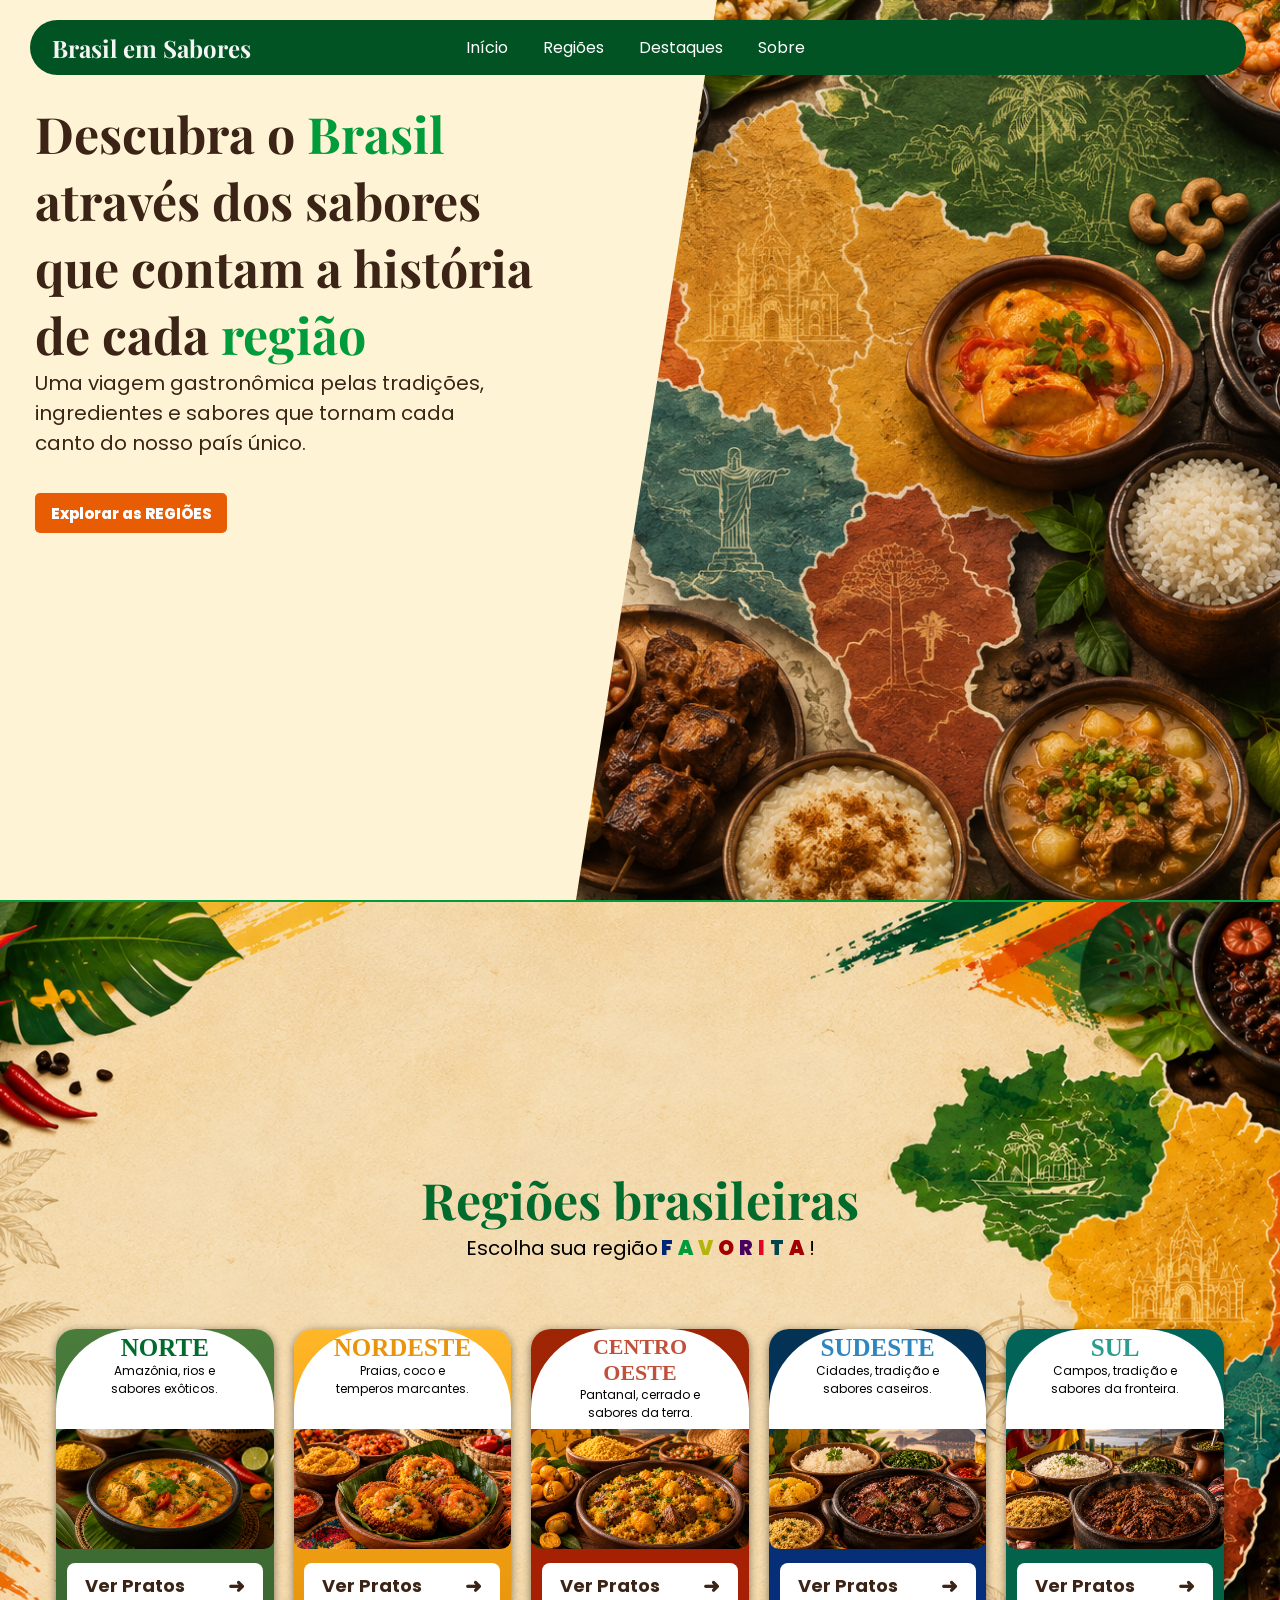
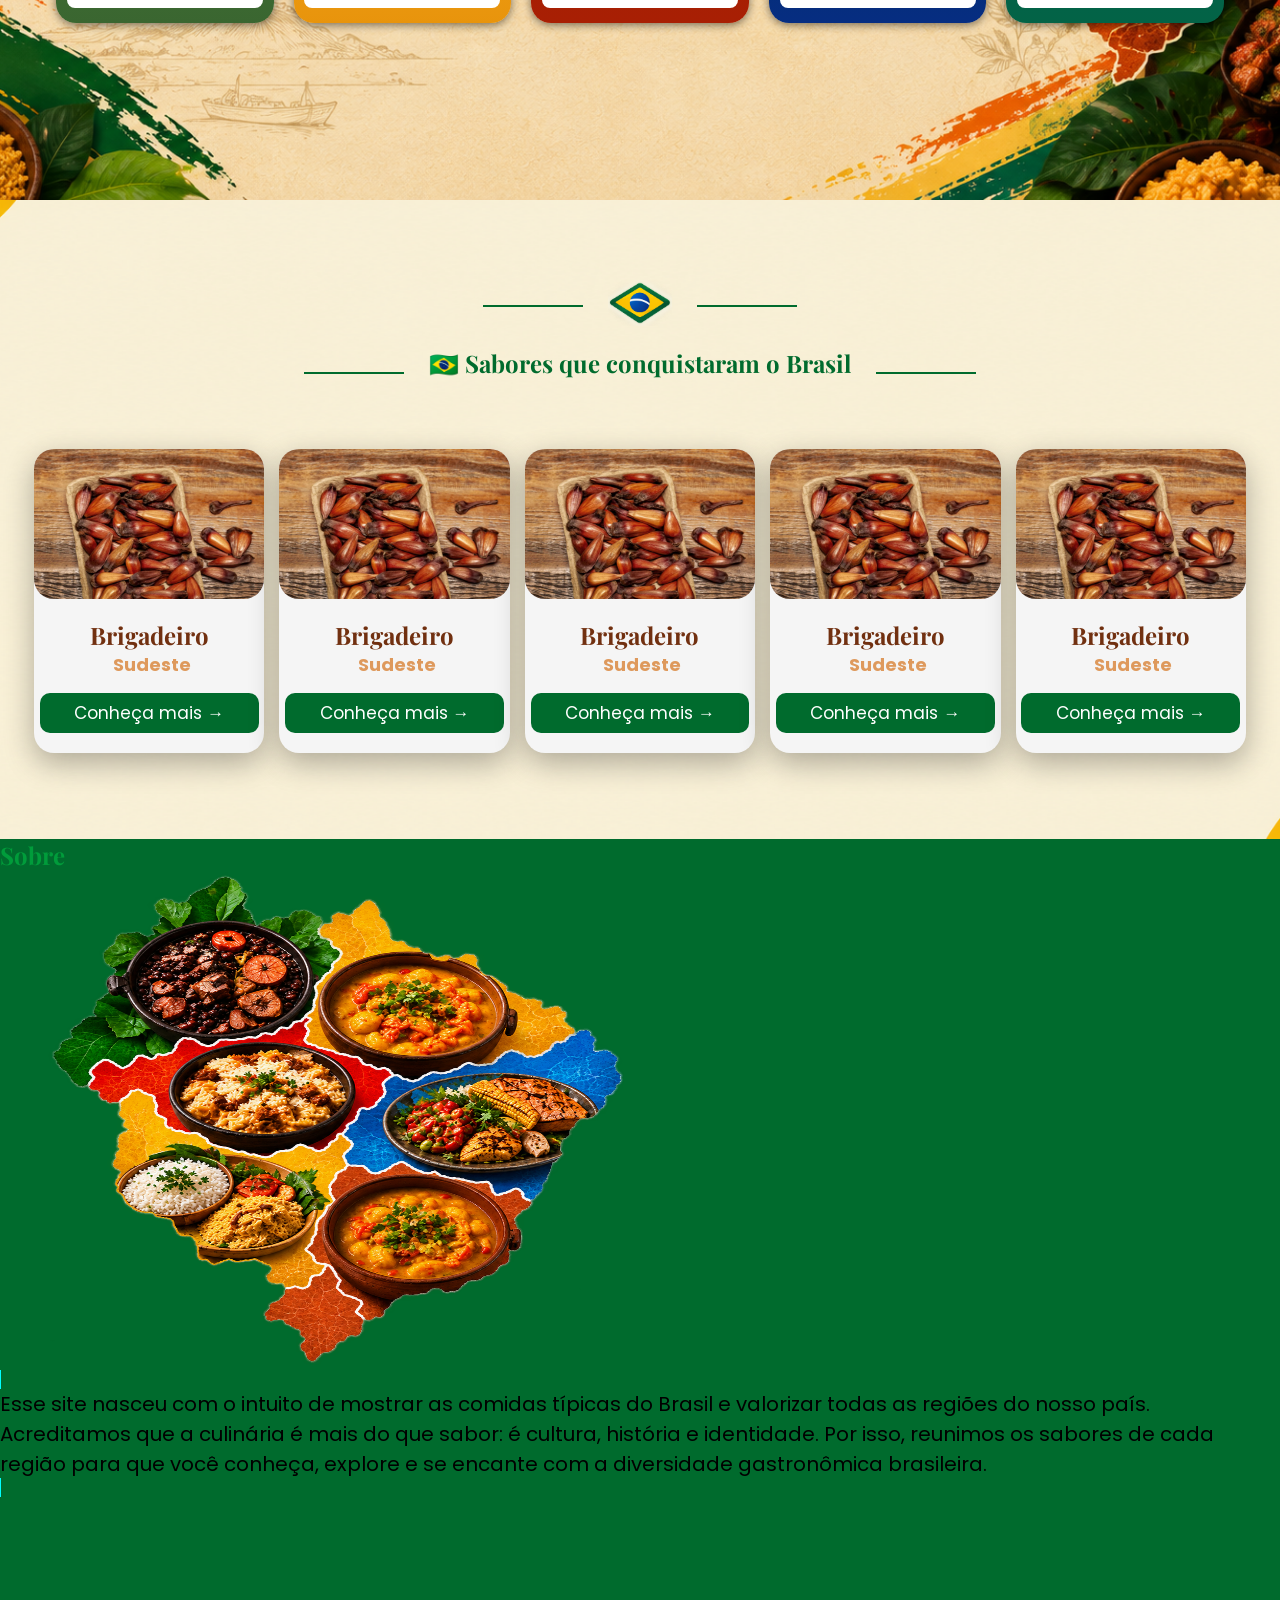
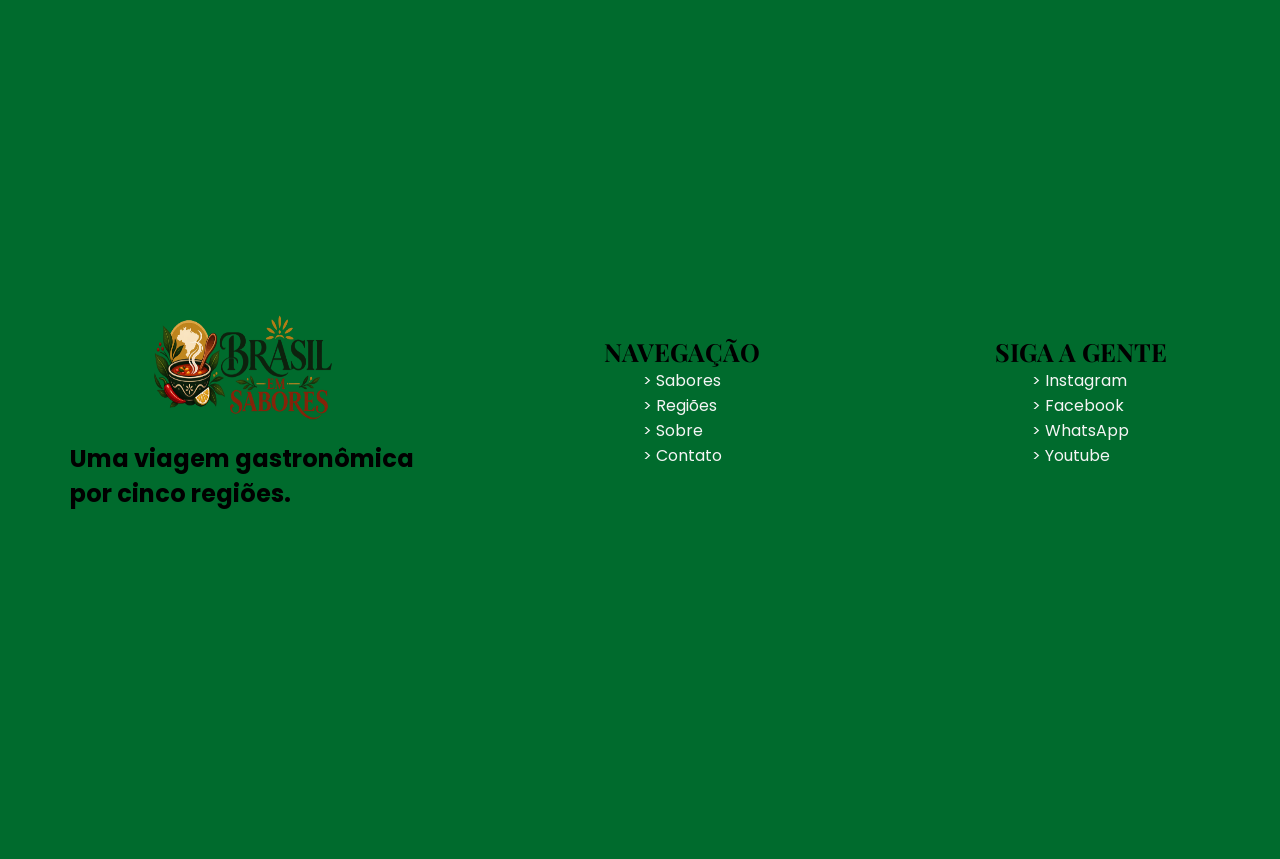
==== index.html @ ac60fa36 "style: enhance "Sobre" section with new layout and styling for improved presentation" ====
<!DOCTYPE html>
<html lang="pt-br">

<head>
    <meta charset="UTF-8">
    <meta name="viewport" content="width=device-width, initial-scale=1.0">
    <title> Brasil em Sabores </title>
    <link rel="stylesheet" href="css/style.css">
    <link rel="preconnect" href="https://fonts.googleapis.com">
    <link rel="preconnect" href="https://fonts.gstatic.com" crossorigin>
    <link
        href="https://fonts.googleapis.com/css2?family=Playfair+Display:wght@400;500;600;700&family=Poppins:wght@300;400;500;600&display=swap"
        rel="stylesheet">

</head>

<body>
    <header class="cabecalho">
        <div class="logo-header">
            <h1> Brasil em Sabores </h1>

        </div>
        <div class="menu-meio">
            <nav class="menu">
                <a href="index.html">Início</a>
                <a href="#cardapio">Regiões</a>
                <a href="#famosas">Destaques</a>
                <a href="#sobre">Sobre</a>
            </nav>
        </div>


    </header>

    <main>

        <section class="destaque">
            <div class="texto-destaque">
                <h1>Descubra o <span class="verde">Brasil</span> através dos sabores que contam a história de cada <span
                        class="verde">região</span></h1>
                <p>Uma viagem gastronômica pelas tradições, <br>ingredientes e sabores que tornam cada <br>canto do
                    nosso país único.</p>
            </div>
            <div class="botoes">

                <a href="#cardapio">
                    <button class="bt-menu">Explorar as REGIÕES</button>
                </a>
                <div class="destaque-img">

                </div>

            </div>

        </section>

        <section id="cardapio">
            <div class="texto-cardapio">
                <h1>Regiões brasileiras</h1>
                <p>Escolha sua região<span class="f"> F</span>
                    <span class="a">A</span>
                    <span class="v">V</span>
                    <span class="o">O</span>
                    <span class="r">R</span>
                    <span class="i">I</span>
                    <span class="t">T</span>
                    <span class="o">A</span>
                    <span class="!">!</span>
                </p>
            </div>
            <div class="card-container">
                <div class="card-norte">
                    <div class="texto-norte">
                        <h1>NORTE</h1>
                        <p>Amazônia, rios e <br>
                            sabores exôticos.</p>
                    </div>
                    <figure>
                        <img src="assets/card_norte.png" alt="">
                    </figure>
                    <a href="pratos_norte.html" class="bt-norte">
                        Ver Pratos <span class="seta">➜</span>
                    </a>
                </div>
                <div class="card-nordeste">
                    <div class="texto-nordeste">
                        <h1>NORDESTE</h1>
                        <p>Praias, coco e <br>
                            temperos marcantes.</p>
                    </div>
                    <figure>
                        <img src="assets/card_nordeste.png" alt="">
                    </figure>
                    <a href="pratos_nordeste.html" class="bt-nordeste">
                        Ver Pratos <span class="seta">➜</span>
                    </a>
                </div>

                <div class="card-centro-oeste">
                    <div class="texto-centro-oeste">
                        <h1>CENTRO<BR>
                            OESTE</h1>
                        <p>Pantanal, cerrado e <br>
                            sabores da terra.</p>
                    </div>
                    <figure>
                        <img src="assets/card-centro-oeste.png" alt="">
                    </figure>
                    <a href="pratos_centro-oeste.html" class="bt-centro-oeste">
                        Ver Pratos <span class="seta">➜</span>
                    </a>
                </div>

                <div class="card-sudeste">
                    <div class="texto-sudeste">
                        <h1>SUDESTE</h1>
                        <p>Cidades, tradição e <br>
                            sabores caseiros.</p>
                    </div>
                    <figure>
                        <img src="assets/card_sudeste.png" alt="">
                    </figure>
                    <a href="pratos_sudeste.html" class="bt-sudeste">
                        Ver Pratos <span class="seta">➜</span>
                    </a>
                </div>

                <div class="card-sul">
                    <div class="texto-sul">
                        <h1>SUL</h1>
                        <p>Campos, tradição e <br>
                            sabores da fronteira.</p>
                    </div>
                    <figure>
                        <img src="assets/card_sul.png" alt="">
                    </figure>
                    <a href="pratos_sul.html" class="bt-sul">
                        Ver Pratos <span class="seta">➜</span>
                    </a>
                </div>
            </div>
        </section>

        <section id="famosas">
            <div class="icon-famosas">
                <span></span>
                <figure>
                    <img src="assets/icon-famosas.png" alt="">
                </figure>
                <span></span>
            </div>
            <div class="titulo">
                <span></span>
                <h1>🇧🇷 Sabores que conquistaram o Brasil</h1>
                <span></span>
            </div>

            <div class="card-container-famosas">
                <div class="card-famosas">
                    <div class="cards">
                        <figure><img src="assets/Pinhão.webp" alt=""></figure>
                        <h2>Brigadeiro</h2>
                        <h4>Sudeste</h4>
                        <button onclick="abrirModal('modalTacaca5')">Conheça mais →</button>
                    </div>

                </div>
                <div class="card-famosas">
                    <div class="cards">
                        <figure><img src="assets/Pinhão.webp" alt=""></figure>
                        <h2>Brigadeiro</h2>
                        <h4>Sudeste</h4>
                        <button onclick="abrirModal('modalTacaca5')">Conheça mais →</button>
                    </div>

                </div>
                <div class="card-famosas">
                    <div class="cards">
                        <figure><img src="assets/Pinhão.webp" alt=""></figure>
                        <h2>Brigadeiro</h2>
                        <h4>Sudeste</h4>
                        <button onclick="abrirModal('modalTacaca5')">Conheça mais →</button>
                    </div>

                </div>
                <div class="card-famosas">
                    <div class="cards">
                        <figure><img src="assets/Pinhão.webp" alt=""></figure>
                        <h2>Brigadeiro</h2>
                        <h4>Sudeste</h4>
                        <button onclick="abrirModal('modalTacaca5')">Conheça mais →</button>
                    </div>

                </div>
                <div class="card-famosas">
                    <div class="cards">
                        <figure><img src="assets/Pinhão.webp" alt=""></figure>
                        <h2>Brigadeiro</h2>
                        <h4>Sudeste</h4>
                        <button onclick="abrirModal('modalTacaca5')">Conheça mais →</button>
                    </div>

                </div>
            </div>
        </section>

        <section id="sobre">
            <class class="titulo-sobre">
                <h1>Sobre</h1>
            </class>
            <class class="foto-sobre">
                <figure>
                    <img src="assets/img-sobre.png" alt="">
                </figure>
            </class>
            <class class="conteudo-sobre">
                <p>
                    Esse site nasceu com o intuito de mostrar as comidas típicas do Brasil e valorizar todas as regiões
                    do nosso país.

                    Acreditamos que a culinária é mais do que sabor: é cultura, história e identidade. Por isso,
                    reunimos os sabores de cada região para que você conheça, explore e se encante com a diversidade
                    gastronômica brasileira.
                </p>
            </class>

        </section>
    </main>

    <footer>
        <div class="logo-f">
            <figure>
                <img src="assets/logo.png" alt="Logo Brasil em sabores.">
            </figure>

            <h2>Uma viagem gastronômica<br>
                por cinco regiões.</h2>

        </div>

        <div class="texto-f">
            <h2>NAVEGAÇÃO</h2>
            <ul>
                <li>> Sabores</li>
                <li>> Regiões</li>
                <li>> Sobre</li>
                <li>> Contato</li>
            </ul>
        </div>
        <div class="texto-f2">
            <h2>SIGA A GENTE</h2>
            <ul>
                <li>> Instagram</li>
                <li>> Facebook</li>
                <li>> WhatsApp</li>
                <li>> Youtube</li>
            </ul>
        </div>
    </footer>

    <!-- MODAIS: -->

    <div class="modal" id="modalTacaca5">
        <div class="modal-conteudo">
            <button class="fechar" onclick="fecharModal('modalTacaca5')">x</button>
            <h2>Pinhão</h2>
            <p>O pinhão é a semente da araucária, árvore característica da paisagem sulista. Seu consumo
                possui raízes anteriores à imigração europeia, estando ligado aos povos indígenas que já
                utilizavam a semente como alimento. Posteriormente, o pinhão foi incorporado a inúmeras
                receitas da culinária regional.</p>
        </div>
    </div>

    <script src="script.js"></script>
</body>

</html>
---- css/style.css ----
* {
    padding: 0;
    margin: 0;
    box-sizing: border-box;
}

:root {

    /* CORES PRINCIPAIS */
    --verde-brasil: #009C3B;
    --verde-escuro: #006B2D;
    --amarelo-brasil: #FFDF00;
    --azul-brasil: #002776;

    /* CORES DE DESTAQUE */
    --laranja: #E85D04;

    /* FUNDOS */
    --creme: #FFF3D6;
    --verde-claro: #DDECC7;

    /* TEXTOS */
    --marrom-escuro: #3B2416;
    --branco: #FFFFFF;

    /* FONTES */
    --fonte-principal: "Playfair Display", serif;
    --fonte-texto: "Poppins", sans-serif;

}

a {
    text-decoration: none;
}

html {
    scroll-behavior: smooth;
}

body {
    padding: 0;
    margin: 0;
    background-color: var(--verde-escuro);
}



.cabecalho {
    width: 95%;
    height: 55px;
    background-color: #015323;
    border-radius: 65px;
    margin-top: 20px;
    margin-left: 30px;
    display: flex;
    flex-direction: row;
    position: fixed;
    z-index: 1000;
}

.logo-header {
    width: 20%;
    height: 55px;
    /* border: rgb(1, 48, 48) solid 1px; */
    display: flex;
    justify-content: center;
    align-items: center;
}


.logo-header h1 {
    font-family: var(--fonte-principal);
    font-size: 24px;
    color: whitesmoke;
}

.menu-meio {
    width: 35%;
    height: 55px;
    /* border: solid 1px black; */
    display: flex;
    justify-content: center;
    gap: 35px;
    flex-direction: row;
    align-items: center;
    margin-left: 150px;

}

.menu {
    display: flex;
    align-items: center;
    gap: 35px;
}

.menu-meio a {
    font-family: var(--fonte-texto);
    color: var(--branco);
    font-size: 16px;
    transition: transform 0.3s ease;
    display: inline-block;
}

a:hover {
    transform: translateY(-4px);
    transform: scale(0.97);
    color: var(--laranja);

}




.destaque {
    width: 100%;
    height: 100vh;
    background-color: #FFF3D6;
    overflow: hidden;
    position: relative;
}

.destaque-img {
    position: absolute;
    top: 0;
    right: 0;
    width: 55%;
    height: 100%;
    background-image: url(../assets/fundo_destaque.png);
    background-size: cover;
    background-position: center;
    clip-path: polygon(20% 0, 100% 0, 100% 100%, 0% 100%);
}

.texto-destaque {
    margin-top: 100px;
    width: 45%;
    height: auto;
    /* border: aqua solid 1px; */
    padding-left: 35px;


}

.texto-destaque h1 {
    font-family: var(--fonte-principal);
    color: var(--marrom-escuro);
    font-size: 50px;
}

.texto-destaque p {
    font-family: var(--fonte-texto);
    color: var(--marrom-escuro);
    font-size: 20px;
}

.verde {
    color: #009C3B;
}



.bt-menu {
    width: 15%;
    height: 40px;
    /* border: aqua solid 1px; */
    margin-left: 35px;
    margin-top: 35px;
    background-color: #E85D04;
    color: #FFFFFF;
    font-family: var(--fonte-texto);
    cursor: pointer;
    font-weight: 800;
    border-radius: 5px;
    border: none;
    transition: transform 0.3s ease;
    font-size: 15px;
}

button:hover {
    transform: translateY(-4px);
    transform: scale(0.97);
}

#cardapio {
    width: 100%;
    min-height: 100vh;
    display: flex;
    flex-direction: column;
    justify-content: center;
    align-items: center;
    padding-top: 100px;
    background-image: url(../assets/fundo_menu.png);
    background-size: cover;
    background-position: center;
    background-repeat: no-repeat;
    border-top: 2px solid var(--verde-brasil);




}

.texto-cardapio {
    width: 80%;
    height: 150px;
    /* border: 1px solid aqua; */
    display: flex;
    justify-content: center;
    align-items: center;
    flex-direction: column;
    padding-bottom: 80px;

}

.texto-cardapio h1 {
    font-size: 50px;
    color: var(--verde-escuro);
    font-family: var(--fonte-principal);
}

.texto-cardapio p {
    font-family: var(--fonte-texto);
    font-size: 20px;

}

.f {
    color: var(--azul-brasil);
    font-weight: 900;
    font-family: var(--fonte-texto);

}

.a {
    color: var(--verde-brasil);
    font-weight: 900;
    font-family: var(--fonte-texto);

}

.v {
    color: rgb(180, 180, 12);
    font-weight: 900;
    font-family: var(--fonte-texto);
}

.o {
    color: rgb(160, 0, 0);
    font-weight: 900;
    font-family: var(--fonte-texto);
}

.r {
    color: rgb(72, 1, 94);
    font-weight: 900;
    font-family: var(--fonte-texto);
}

.i {
    color: rgb(224, 3, 40);
    font-weight: 900;
    font-family: var(--fonte-texto);
}

.t {
    color: rgb(0, 69, 78);
    font-weight: 900;
    font-family: var(--fonte-texto);
}

.s {
    color: rgb(116, 0, 90);
    font-weight: 900;
    font-family: var(--fonte-texto);
}


.card-container {
    width: 100%;
    /* min-height: 100vh; */
    /* height: auto; */
    display: flex;
    flex-direction: row;
    flex-wrap: wrap;
    gap: 20px;
    justify-content: center;
    margin: 0 auto;

}


/* NORTE */
.card-norte {
    background: linear-gradient(180deg, #4a7c3c 0%, #3a6630 100%);
    width: 17%;
    box-shadow: 0 6px 14px rgba(0, 0, 0, 0.25);
    border-radius: 20px;
    height: 60%;
    box-shadow: 0 2px 8px rgba(0, 0, 0, 0.50);
    transition: transform 0.3s ease, box-shadow 0.3s ease;

}

.card-norte:hover {

    transform: translateY(-8px);
    box-shadow: 0 8px 20px rgba(0, 0, 0, 0.12);
    box-shadow: 0 6px 8px rgba(0, 0, 0, 0.50);
}


.texto-norte {
    width: 100%;
    height: 100px;
    background-color: var(--branco);
    text-align: center;
    border-top-right-radius: 80px;
    border-top-left-radius: 80px;
}

.texto-norte h1 {
    font-size: 25px;
    font-weight: 700;
    color: var(--verde-escuro);
    padding-top: 5px;
}

.texto-norte p {
    font-size: 12px;
    font-family: var(--fonte-texto);

}

.card-norte figure {
    width: 100%;
    height: 120px;
    border-radius: 10px;
    overflow: hidden;
    margin-bottom: 14px;
}

.card-norte figure img {
    width: 100%;
    height: 100%;
    object-fit: cover;
    display: block;
}

.bt-norte {
    width: 90%;
    height: 45px;
    border: solid 1px var(--marrom-escuro);
    display: flex;
    justify-content: space-between;
    align-items: center;
    cursor: pointer;
    background-color: var(--branco);
    margin: 0 auto 15px auto;
    padding: 0 18px;
    border-radius: 8px;
    transition: transform 0.3s ease;
    font-family: var(--fonte-texto);
    font-size: 18px;
    font-weight: 700;
    color: var(--marrom-escuro);
    box-sizing: border-box;
    border: none;
}

.bt-norte .seta {
    font-size: 20px;
}

.bt-norte:hover {
    transform: scale(0.97);
}



/* NORDESTE */
.card-nordeste {
    background: linear-gradient(180deg, #FFB627 0%, #E8940C 100%);
    width: 17%;
    box-shadow: 0 6px 14px rgba(0, 0, 0, 0.25);
    border-radius: 20px;
    height: 60%;
    box-shadow: 0 2px 8px rgba(0, 0, 0, 0.50);
    transition: transform 0.3s ease, box-shadow 0.3s ease;
}

.card-nordeste:hover {
    transform: translateY(-8px);
    box-shadow: 0 8px 20px rgba(0, 0, 0, 0.12);
    box-shadow: 0 6px 8px rgba(0, 0, 0, 0.50);
}

.texto-nordeste {
    width: 100%;
    height: 100px;
    background-color: var(--branco);
    text-align: center;
    border-top-right-radius: 80px;
    border-top-left-radius: 80px;
}

.texto-nordeste h1 {
    font-size: 25px;
    font-weight: 700;
    color: #E8940C;
    padding-top: 5px;
}

.texto-nordeste p {
    font-size: 12px;
    font-family: var(--fonte-texto);
}

.card-nordeste figure {
    width: 100%;
    height: 120px;
    border-radius: 10px;
    overflow: hidden;
    margin-bottom: 14px;
}

.card-nordeste figure img {
    width: 100%;
    height: 100%;
    object-fit: cover;
    display: block;
}

.bt-nordeste {
    width: 90%;
    height: 45px;
    display: flex;
    justify-content: space-between;
    align-items: center;
    cursor: pointer;
    background-color: var(--branco);
    margin: 0 auto 15px auto;
    padding: 0 18px;
    border-radius: 8px;
    transition: transform 0.3s ease;
    font-family: var(--fonte-texto);
    font-size: 18px;
    font-weight: 700;
    color: var(--marrom-escuro);
    box-sizing: border-box;
    border: none;
}

.bt-nordeste .seta {
    font-size: 20px;
}

.bt-nordeste:hover {
    transform: scale(0.97);
}


/* CENTRO-OESTE  */
.card-centro-oeste {
    background: linear-gradient(180deg, #9e2503 0%, #a81f04 100%);
    width: 17%;
    box-shadow: 0 6px 14px rgba(0, 0, 0, 0.25);
    border-radius: 20px;
    height: 60%;
    box-shadow: 0 2px 8px rgba(0, 0, 0, 0.50);
    transition: transform 0.3s ease, box-shadow 0.3s ease;

}

.card-centro-oeste:hover {
    transform: translateY(-8px);
    box-shadow: 0 8px 20px rgba(0, 0, 0, 0.12);
    box-shadow: 0 6px 8px rgba(0, 0, 0, 0.50);
}

.texto-centro-oeste {
    width: 100%;
    height: 100px;
    background-color: var(--branco);
    text-align: center;
    border-top-right-radius: 80px;
    border-top-left-radius: 80px;
}

.texto-centro-oeste h1 {
    font-size: 22px;
    font-weight: 700;
    color: #C1503A;
    padding-top: 5px;
}

.texto-centro-oeste p {
    font-size: 12px;
    font-family: var(--fonte-texto);
}

.card-centro-oeste figure {
    width: 100%;
    height: 120px;
    border-radius: 10px;
    overflow: hidden;
    margin-bottom: 14px;
}

.card-centro-oeste figure img {
    width: 100%;
    height: 100%;
    object-fit: cover;
    display: block;
}

.bt-centro-oeste {
    width: 90%;
    height: 45px;
    display: flex;
    justify-content: space-between;
    align-items: center;
    cursor: pointer;
    background-color: var(--branco);
    margin: 0 auto 15px auto;
    padding: 0 18px;
    border-radius: 8px;
    transition: transform 0.3s ease;
    font-family: var(--fonte-texto);
    font-size: 18px;
    font-weight: 700;
    color: var(--marrom-escuro);
    box-sizing: border-box;
    border: none;
}

.bt-centro-oeste .seta {
    font-size: 20px;
}

.bt-centro-oeste:hover {
    transform: scale(0.97);
}


/* SUDESTE */
.card-sudeste {
    background: linear-gradient(180deg, #033353 0%, #062d81 100%);
    width: 17%;
    box-shadow: 0 6px 14px rgba(0, 0, 0, 0.25);
    border-radius: 20px;
    height: 60%;
    box-shadow: 0 2px 8px rgba(0, 0, 0, 0.50);
    transition: transform 0.3s ease, box-shadow 0.3s ease;

}

.card-sudeste:hover {
    transform: translateY(-8px);
    box-shadow: 0 8px 20px rgba(0, 0, 0, 0.12);
    box-shadow: 0 6px 8px rgba(0, 0, 0, 0.50);
}

.texto-sudeste {
    width: 100%;
    height: 100px;
    background-color: var(--branco);
    text-align: center;
    border-top-right-radius: 80px;
    border-top-left-radius: 80px;
}

.texto-sudeste h1 {
    font-size: 25px;
    font-weight: 700;
    color: #2E86C1;
    padding-top: 5px;
}

.texto-sudeste p {
    font-size: 12px;
    font-family: var(--fonte-texto);
}

.card-sudeste figure {
    width: 100%;
    height: 120px;
    border-radius: 10px;
    overflow: hidden;
    margin-bottom: 14px;
}

.card-sudeste figure img {
    width: 100%;
    height: 100%;
    object-fit: cover;
    display: block;
}

.bt-sudeste {
    width: 90%;
    height: 45px;
    display: flex;
    justify-content: space-between;
    align-items: center;
    cursor: pointer;
    background-color: var(--branco);
    margin: 0 auto 15px auto;
    padding: 0 18px;
    border-radius: 8px;
    transition: transform 0.3s ease;
    font-family: var(--fonte-texto);
    font-size: 18px;
    font-weight: 700;
    color: var(--marrom-escuro);
    box-sizing: border-box;
    border: none;
}

.bt-sudeste .seta {
    font-size: 20px;
}

.bt-sudeste:hover {
    transform: scale(0.97);
}


/* SUL */
.card-sul {
    background: linear-gradient(180deg, #026359 0%, #036346 100%);
    width: 17%;
    box-shadow: 0 6px 14px rgba(0, 0, 0, 0.25);
    border-radius: 20px;
    height: 60%;
    box-shadow: 0 2px 8px rgba(0, 0, 0, 0.50);
    transition: transform 0.3s ease, box-shadow 0.3s ease;
}

.card-sul:hover {
    transform: translateY(-8px);
    box-shadow: 0 8px 20px rgba(0, 0, 0, 0.12);
    box-shadow: 0 6px 8px rgba(0, 0, 0, 0.50);
}

.texto-sul {
    width: 100%;
    height: 100px;
    background-color: var(--branco);
    text-align: center;
    border-top-right-radius: 80px;
    border-top-left-radius: 80px;
}

.texto-sul h1 {
    font-size: 25px;
    font-weight: 700;
    color: #2A9D8F;
    padding-top: 5px;
}

.texto-sul p {
    font-size: 12px;
    font-family: var(--fonte-texto);
}

.card-sul figure {
    width: 100%;
    height: 120px;
    border-radius: 10px;
    overflow: hidden;
    margin-bottom: 14px;
}

.card-sul figure img {
    width: 100%;
    height: 100%;
    object-fit: cover;
    display: block;
}

.bt-sul {
    width: 90%;
    height: 45px;
    display: flex;
    justify-content: space-between;
    align-items: center;
    cursor: pointer;
    background-color: var(--branco);
    margin: 0 auto 15px auto;
    padding: 0 18px;
    border-radius: 8px;
    transition: transform 0.3s ease;
    font-family: var(--fonte-texto);
    font-size: 18px;
    font-weight: 700;
    color: var(--marrom-escuro);
    box-sizing: border-box;
    border: none;
}

.bt-sul .seta {
    font-size: 20px;
}

.bt-sul:hover {
    transform: scale(0.97);
}


.cards h3 {
    font-family: var(--fonte-texto);
    color: var(--caramelo);
    font-size: 20px;
    padding-left: 5px;
    padding-top: 20px;
}

.cards h4 {
    font-family: var(--fonte-texto);
    color: var(--verde);
    font-size: 18px;
    padding-left: 5px;
}




#famosas {
    width: 100%;
    height: auto;
    background-color: var(--laranja);
    background-image: url(../assets/fundo-famosas.png);
    background-size: cover;
    background-position: center;
    background-repeat: no-repeat;
}

.titulo {
    text-align: center;
    font-family: var(--fonte-principal);
    color: var(--verde-escuro);
    display: flex;
    flex-direction: row;
    justify-content: center;
    padding-top: 15px;
}

.titulo span {
    width: 100px;
    height: 2px;
    background-color: var(--verde-escuro);
    margin: 25px;
}

.icon-famosas {
    text-align: center;
    font-family: var(--fonte-principal);
    color: var(--verde-escuro);
    display: flex;
    flex-direction: row;
    justify-content: center;
    padding-top: 80px;
    width: 100%;

}

.icon-famosas span {
    width: 100px;
    height: 2px;
    background-color: var(--verde-escuro);
    margin: 25px;
}

.icon-famosas figure {
    width: 5%;
    height: 10%;

}

.icon-famosas figure img {
    width: 100%;
    height: 100%;

}


.card-container-famosas {
    width: 100%;
    height: 390px;
    /* border: solid aqua 1px; */
    display: flex;
    flex-direction: row;
    justify-content: center;
    gap: 15px;
    margin-top: 50px;



}

.card-famosas {
    width: 18%;
    height: 78%;
    /* border: solid 1px rgb(0, 0, 0) ; */
    text-align: center;
    border-radius: 20px;
    background-color: whitesmoke;
    box-shadow: 0 10px 30px rgba(0, 0, 0, 0.3);
    transition: transform 0.3s ease, box-shadow 0.3s ease;

}

.card-famosas:hover {
    transform: translateY(-8px);
    box-shadow: 0 8px 20px rgba(0, 0, 0, 0.12);
    box-shadow: 0 6px 8px rgba(0, 0, 0, 0.50);

}

.cards h2 {
    font-family: var(--fonte-principal);
    color: #713010;
    padding-top: 20px;
    text-align: center;

}

.cards h4 {
    font-family: var(--fonte-texto);
    color: #de995c;
    font-size: 20px;
    text-align: center;
    font-size: 18px;

}



.card-famosas figure {
    width: 100%;
    height: 150px;
    /* border-radius: 120px; */

}

.card-famosas figure img {
    width: 100%;
    height: 100%;
    border-radius: 20px;
}

.cards button {
    background-color: var(--verde-escuro);
    width: 95%;
    border-radius: 10px;
    height: 40px;
    border: none;
    color: rgb(255, 255, 255);
    transition: transform 0.3s ease;
    cursor: pointer;
    font-family: var(--fonte-texto);
    font-size: 17px;
    margin-top: 15px;




}

.cards button:hover {
    transform: scale(0.97);

}

.modal {
    display: none;
    position: fixed;
    top: 0;
    left: 0;

    width: 100%;
    height: 100%;

    background-color: rgba(0, 0, 0, 0.6);

    justify-content: center;
    align-items: center;

    z-index: 1000;
}

.modal-conteudo {
    background-color: rgb(255, 214, 139);

    width: 600px;
    max-width: 80%;

    padding: 40px;

    border-radius: 20px;

    position: relative;

    box-shadow: 0 10px 30px rgba(0, 0, 0, 0.3);
}

.modal-conteudo h2 {
    color: black;
    font-family: var(--fonte-principal)
}

.modal-conteudo p {
    color: black;
    line-height: 1.6;
    font-family: var(--fonte-texto);
}

.fechar {
    position: absolute;

    top: 15px;
    right: 20px;

    border: none;
    background: none;

    font-size: 30px;

    cursor: pointer;

    color: black;
}

#sobre {
    width: 100%;
    height: 100vh;


}

.foto-sobre {
    width: 20%;
    height: 200px;
}

.foto-sobre figure {
    width: 50%;
    height: 500px;
}

.foto-sobre figure img {
    width: 100%;
    height: 100%;
}

.conteudo-sobre {
    width: 30%;
    height: 100px;
    border: 1px aqua solid;
}
.conteudo-sobre p {
    font-family: var(--fonte-texto);
    font-size: 20px;
}
.titulo-sobre h1 {
    font-family: var(--fonte-principal);
    color: var(--verde-brasil);
}

footer {
    width: 100%;
    height: 80vh;
    display: flex;
    /* justify-content: center; */
    flex-direction: row;



}

.logo-f {
    width: 40%;
    height: 70%;
    border-right: 1px solid var(--dourado);
    display: flex;
    justify-content: center;
    flex-direction: column;
    align-items: center;
    margin-top: 10px;


}

.logo-f figure {
    width: 40%;
    height: 150px;
}

.logo-f figure img {
    width: 100%;
    height: 100%;
}

.logo-f h2 {
    font-family: var(--fonte-texto);
    color: var(--dourado);
}

.texto-f {
    width: 33%;
    height: 70%;
    margin-top: 10px;
    display: flex;
    justify-content: center;
    align-items: center;
    flex-direction: column;

}

.texto-f h2 {
    font-family: var(--fonte-principal);
    color: var(--dourado);
    font-size: 25px;
}

.texto-f ul {
    list-style: none;
    font-family: var(--fonte-texto);
    color: whitesmoke;
}

.texto-f2 {
    width: 33%;
    height: 70%;
    margin-top: 10px;
    display: flex;
    justify-content: center;
    align-items: center;
    flex-direction: column;
    border-left: 1px solid var(--dourado);
}

.texto-f2 h2 {
    font-family: var(--fonte-principal);
    color: var(--dourado);
    font-size: 25px;
}

.texto-f2 ul {
    list-style: none;
    font-family: var(--fonte-texto);
    color: whitesmoke;
}
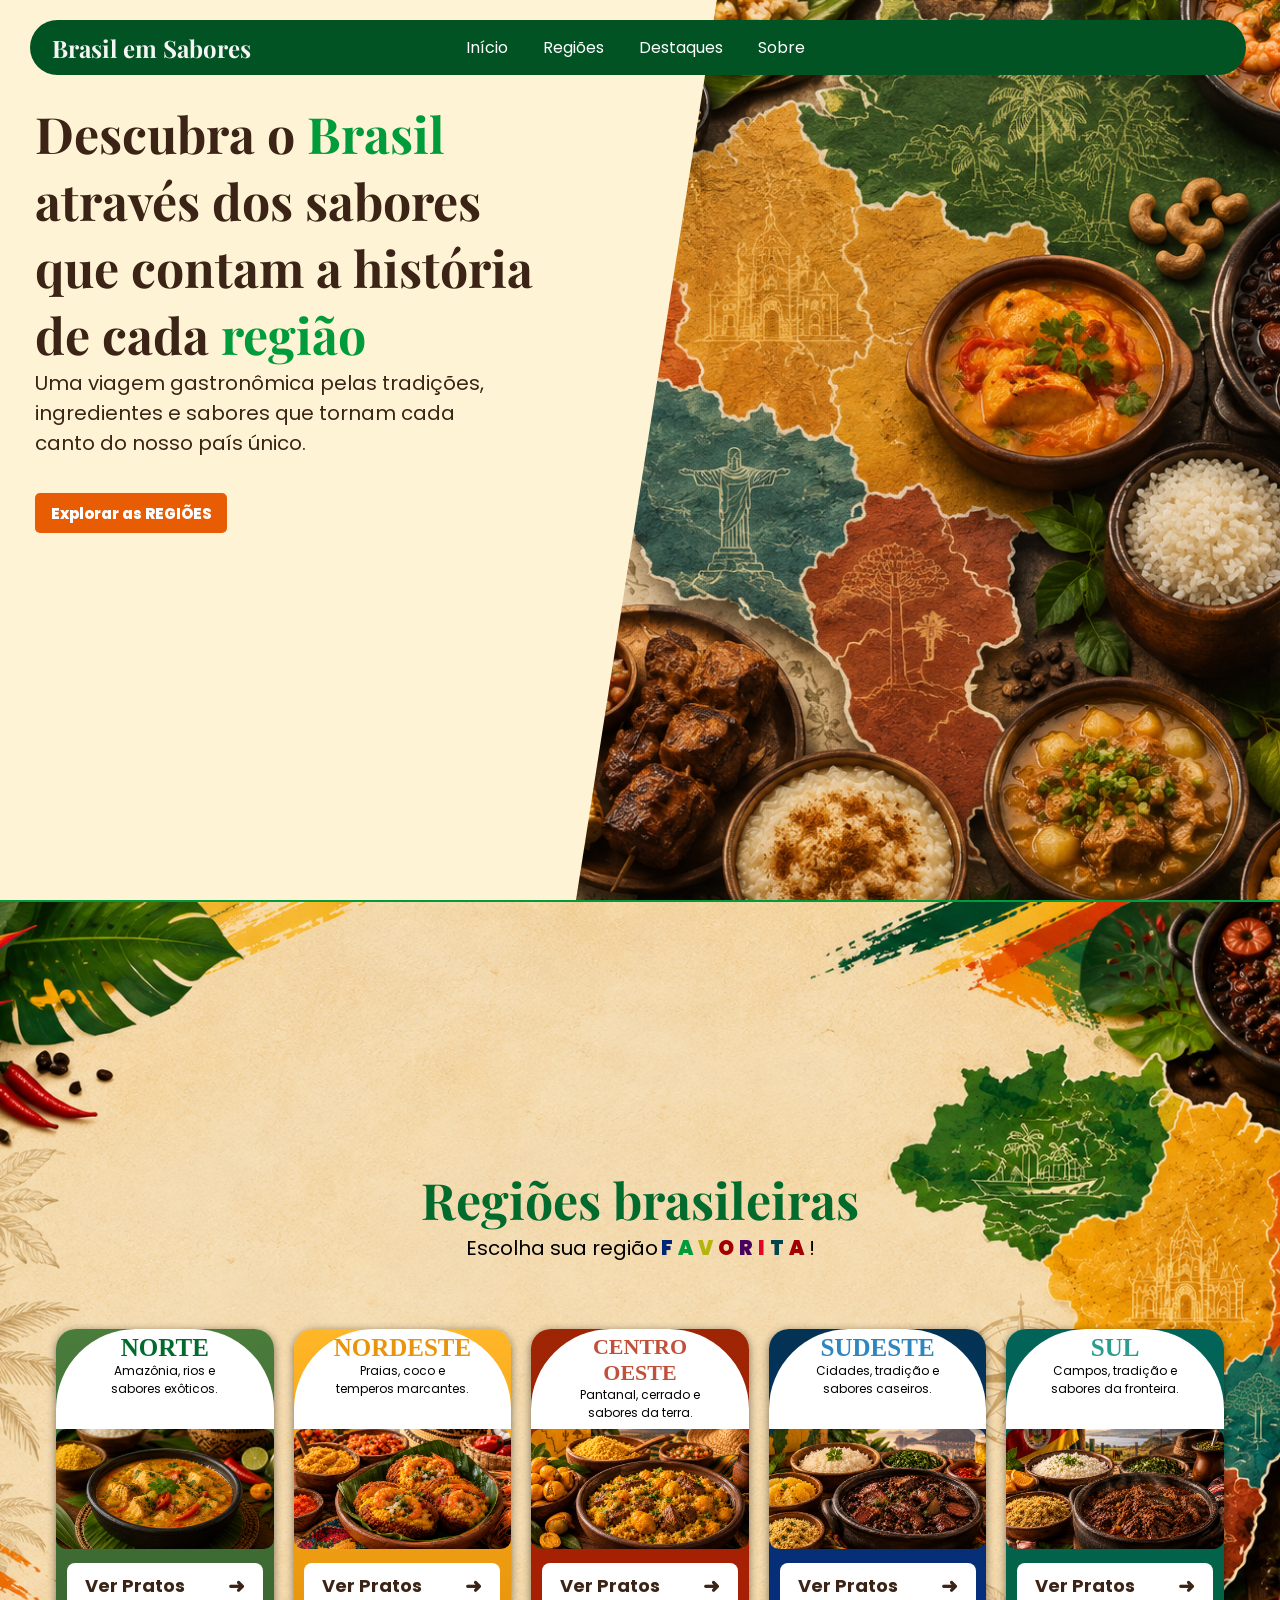
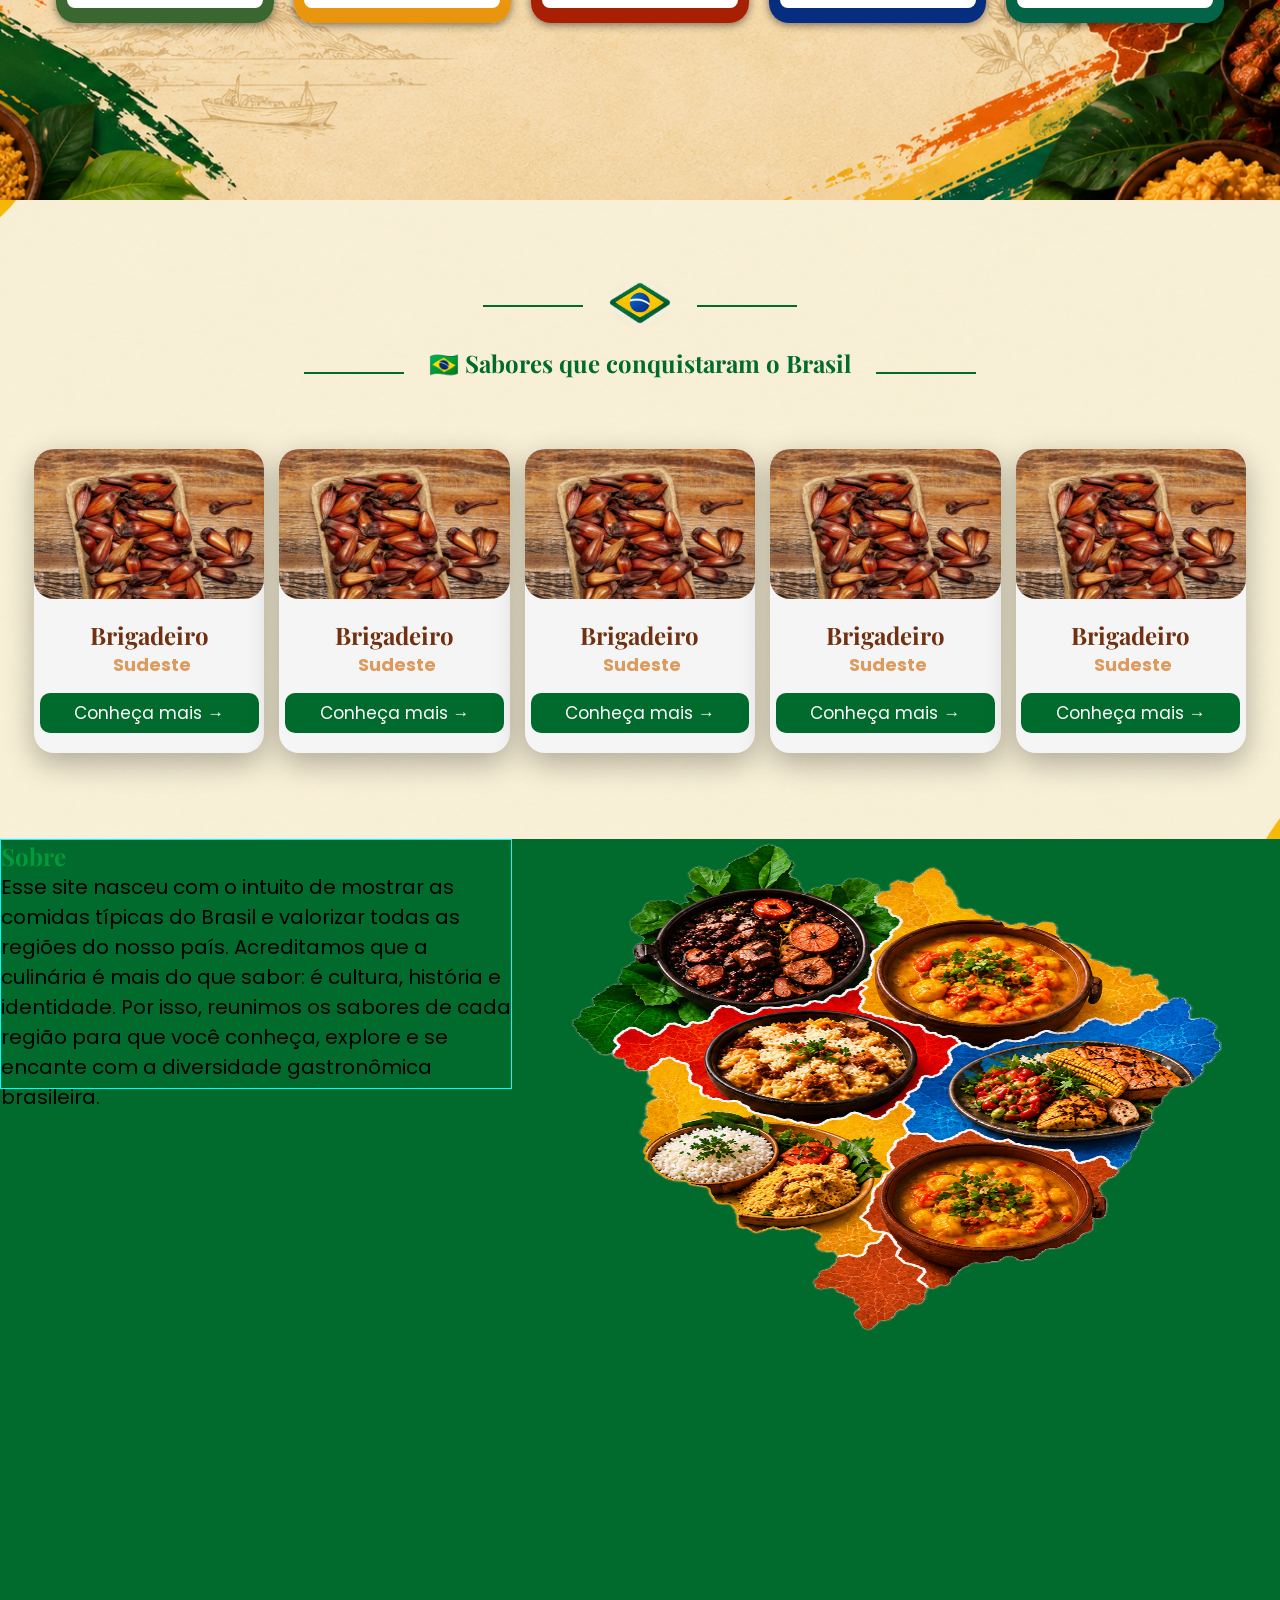
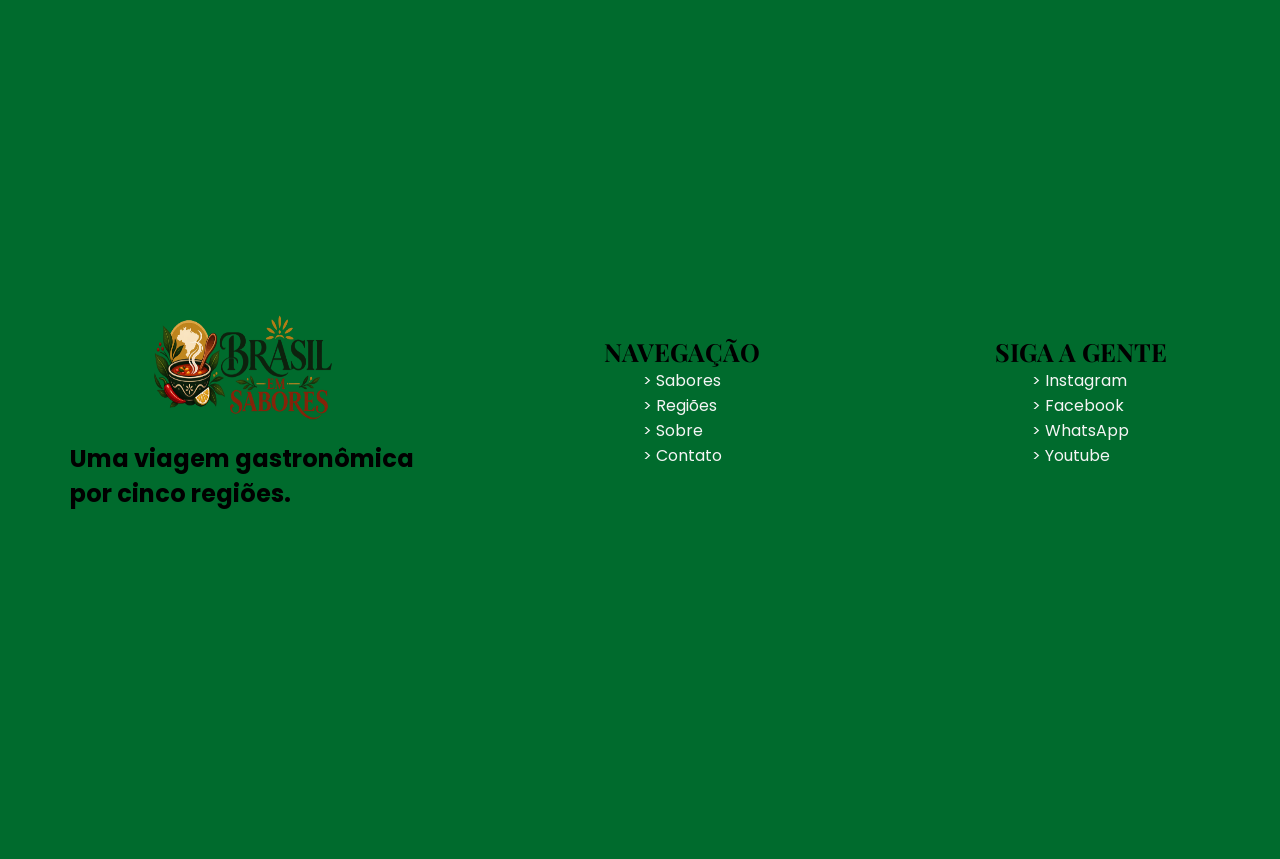
==== commit 9489baa4: "style: restructure "Sobre" section layout and improve content presentation" ====
--- a/index.html
+++ b/index.html
@@ -205,24 +205,24 @@
         </section>
 
         <section id="sobre">
-            <class class="titulo-sobre">
-                <h1>Sobre</h1>
-            </class>
-            <class class="foto-sobre">
-                <figure>
-                    <img src="assets/img-sobre.png" alt="">
-                </figure>
-            </class>
-            <class class="conteudo-sobre">
+            <div class="conteudo-sobre">
+                <div class="titulo-sobre">
+                    <h1>Sobre</h1>
+                </div>
                 <p>
                     Esse site nasceu com o intuito de mostrar as comidas típicas do Brasil e valorizar todas as regiões
                     do nosso país.
-
+                    
                     Acreditamos que a culinária é mais do que sabor: é cultura, história e identidade. Por isso,
                     reunimos os sabores de cada região para que você conheça, explore e se encante com a diversidade
                     gastronômica brasileira.
                 </p>
-            </class>
+            </div>
+            <div class="foto-sobre">
+                <figure>
+                    <img src="assets/img-sobre.png" alt="">
+                </figure>
+            </div>
 
         </section>
     </main>
--- a/css/style.css
+++ b/css/style.css
@@ -934,29 +934,33 @@
 #sobre {
     width: 100%;
     height: 100vh;
+    display: flex;
+    flex-direction: row;
+
 
 
 }
 
 .foto-sobre {
-    width: 20%;
+    width: 75%;
     height: 200px;
 }
 
 .foto-sobre figure {
+    width: 95%;
+    height: 500px;
+}
+
+.foto-sobre figure img {
+    width: 100%;
+    height: 100%;
+}
+
+.conteudo-sobre {
     width: 50%;
-    height: 500px;
-}
-
-.foto-sobre figure img {
-    width: 100%;
-    height: 100%;
-}
-
-.conteudo-sobre {
-    width: 30%;
-    height: 100px;
+    height: 250px;
     border: 1px aqua solid;
+
 }
 .conteudo-sobre p {
     font-family: var(--fonte-texto);
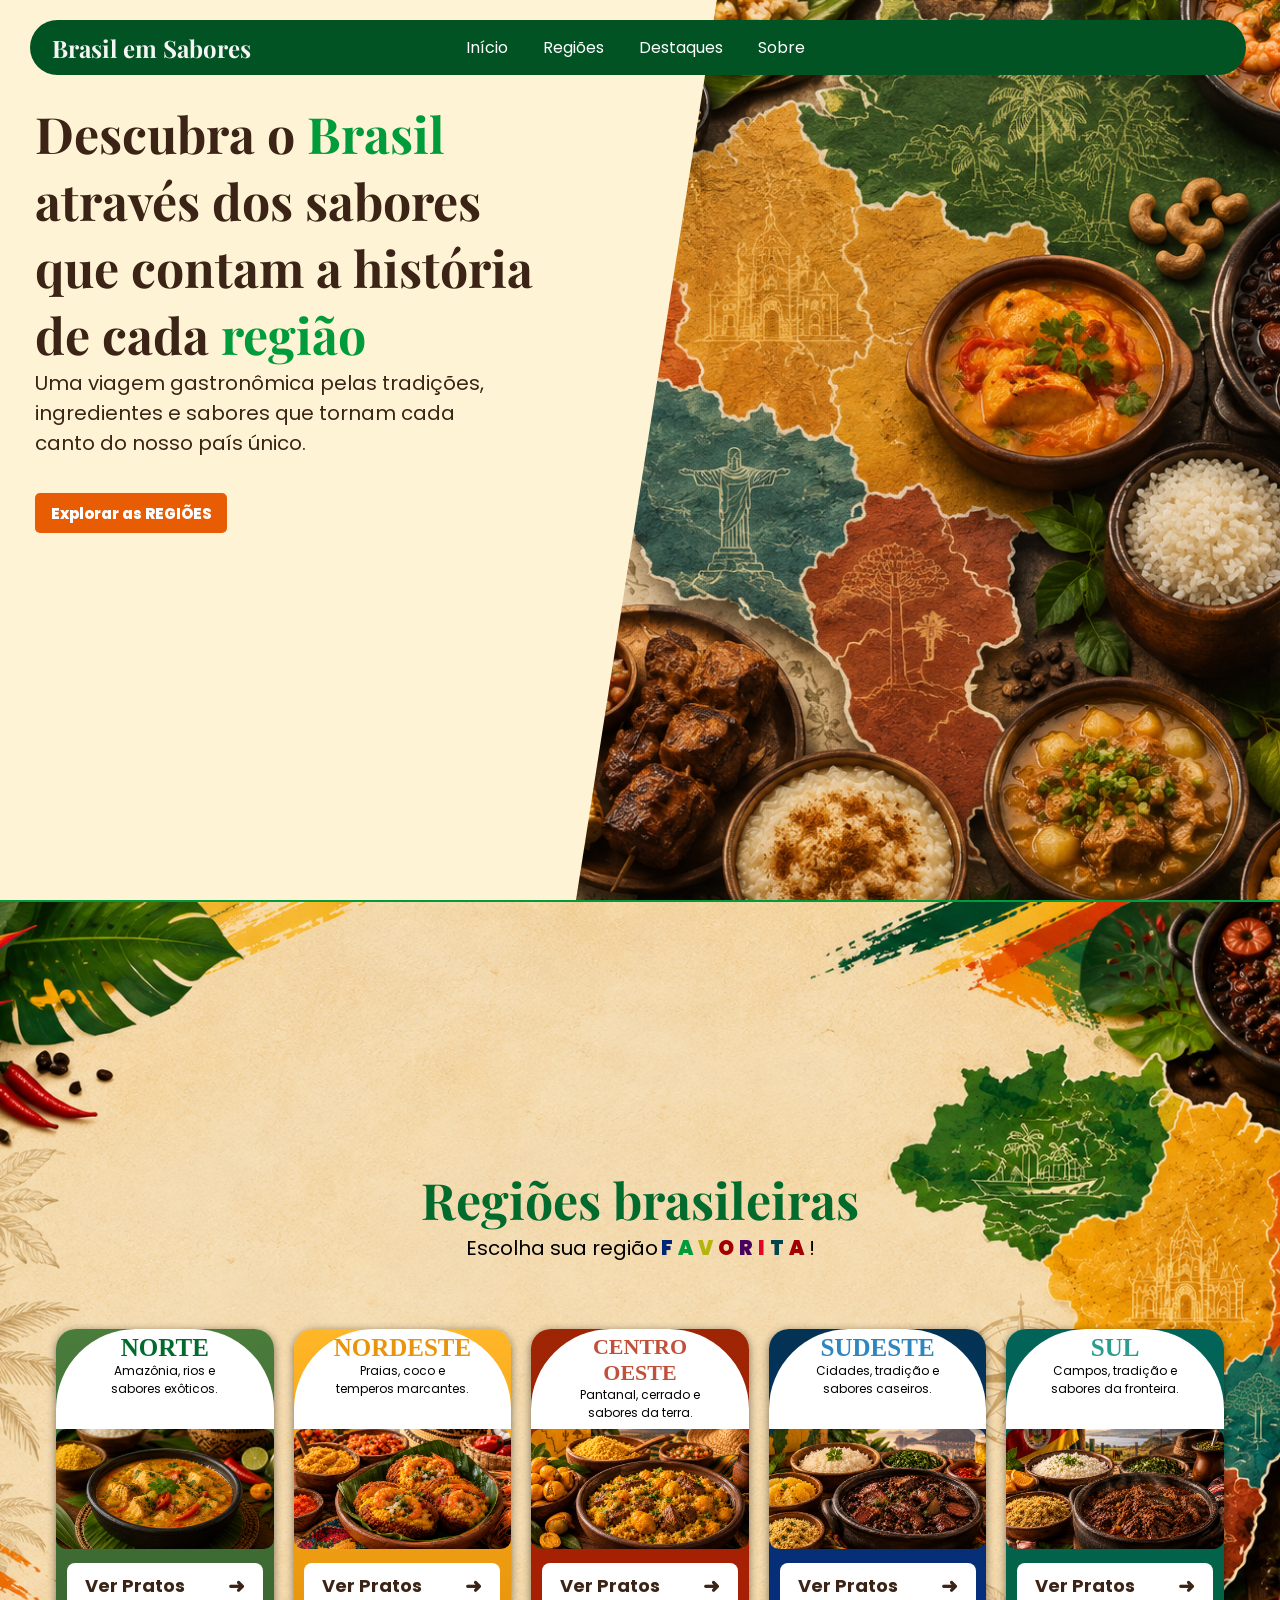
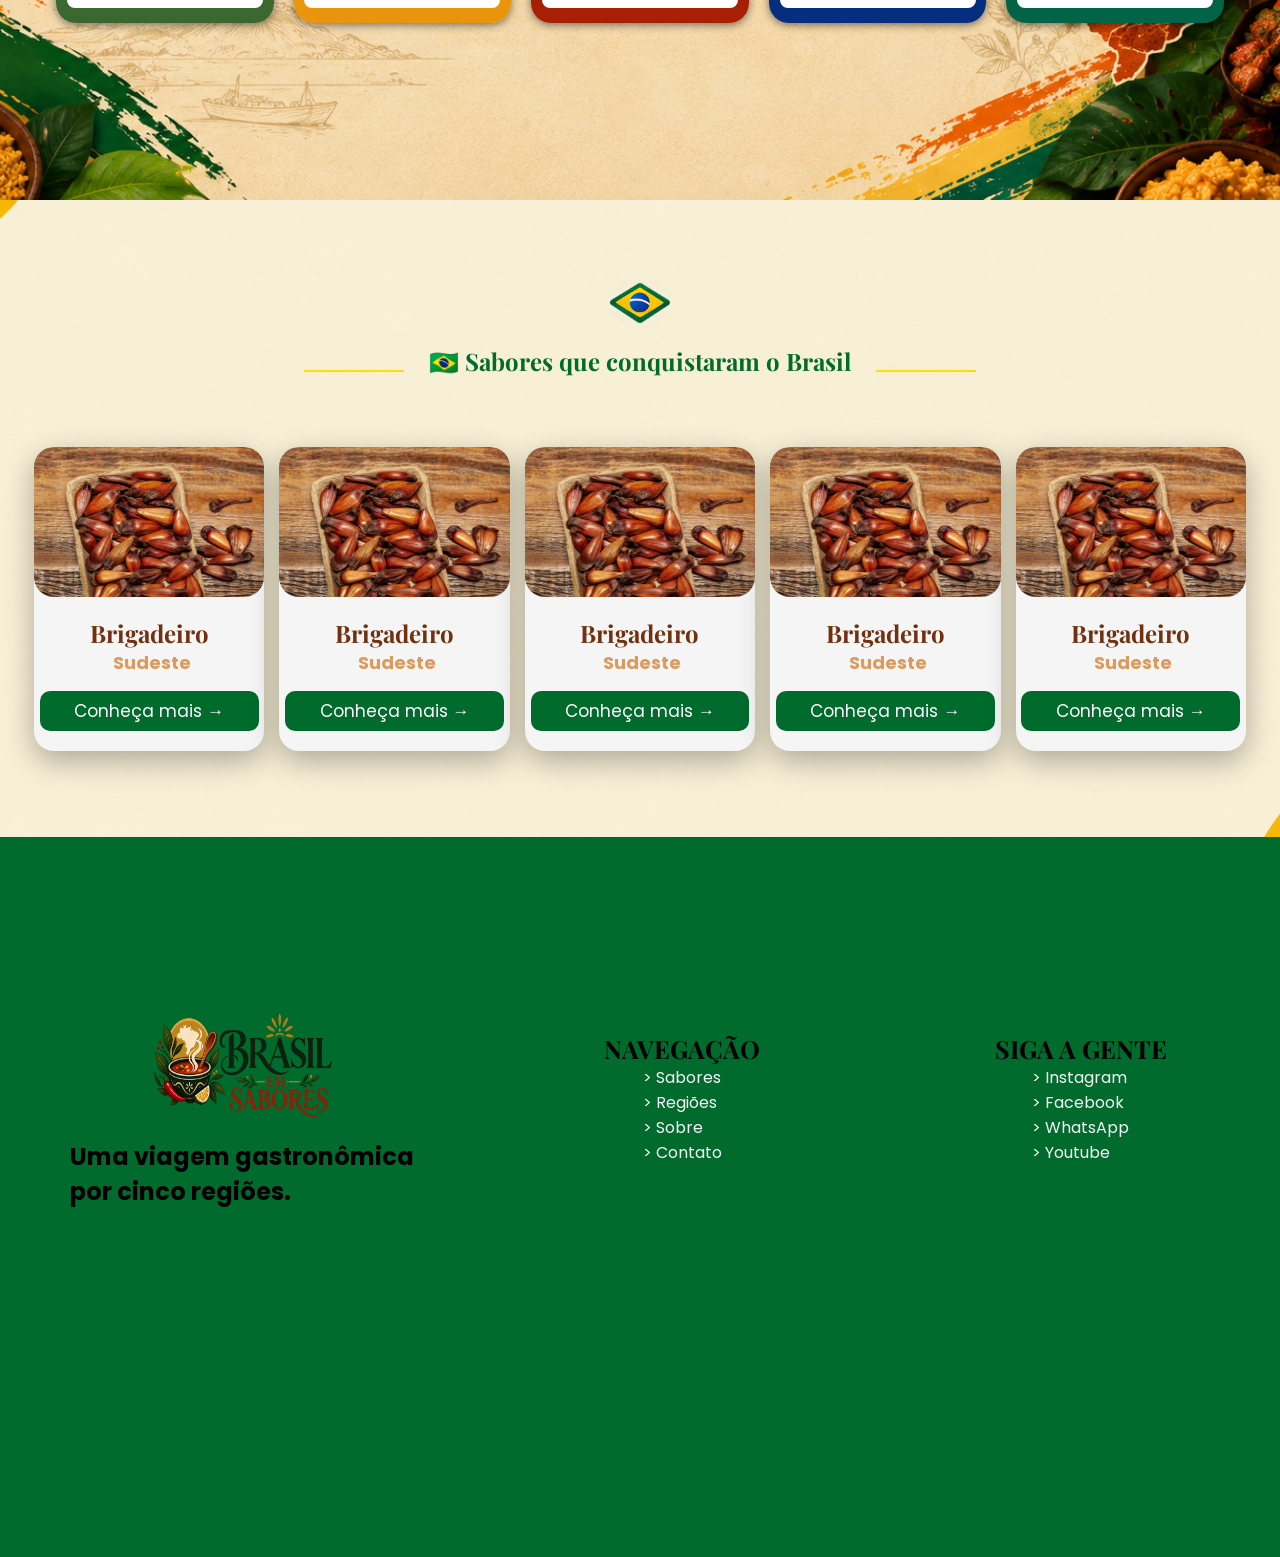
==== commit 35090864: "style: update "Sobre" section by removing old content and restructuring layout" ====
--- a/index.html
+++ b/index.html
@@ -204,25 +204,7 @@
             </div>
         </section>
 
-        <section id="sobre">
-            <div class="conteudo-sobre">
-                <div class="titulo-sobre">
-                    <h1>Sobre</h1>
-                </div>
-                <p>
-                    Esse site nasceu com o intuito de mostrar as comidas típicas do Brasil e valorizar todas as regiões
-                    do nosso país.
-                    
-                    Acreditamos que a culinária é mais do que sabor: é cultura, história e identidade. Por isso,
-                    reunimos os sabores de cada região para que você conheça, explore e se encante com a diversidade
-                    gastronômica brasileira.
-                </p>
-            </div>
-            <div class="foto-sobre">
-                <figure>
-                    <img src="assets/img-sobre.png" alt="">
-                </figure>
-            </div>
+    
 
         </section>
     </main>
--- a/css/style.css
+++ b/css/style.css
@@ -748,7 +748,7 @@
 .titulo span {
     width: 100px;
     height: 2px;
-    background-color: var(--verde-escuro);
+    background-color: var(--amarelo-brasil);
     margin: 25px;
 }
 
@@ -764,12 +764,7 @@
 
 }
 
-.icon-famosas span {
-    width: 100px;
-    height: 2px;
-    background-color: var(--verde-escuro);
-    margin: 25px;
-}
+
 
 .icon-famosas figure {
     width: 5%;
@@ -931,45 +926,6 @@
     color: black;
 }
 
-#sobre {
-    width: 100%;
-    height: 100vh;
-    display: flex;
-    flex-direction: row;
-
-
-
-}
-
-.foto-sobre {
-    width: 75%;
-    height: 200px;
-}
-
-.foto-sobre figure {
-    width: 95%;
-    height: 500px;
-}
-
-.foto-sobre figure img {
-    width: 100%;
-    height: 100%;
-}
-
-.conteudo-sobre {
-    width: 50%;
-    height: 250px;
-    border: 1px aqua solid;
-
-}
-.conteudo-sobre p {
-    font-family: var(--fonte-texto);
-    font-size: 20px;
-}
-.titulo-sobre h1 {
-    font-family: var(--fonte-principal);
-    color: var(--verde-brasil);
-}
 
 footer {
     width: 100%;
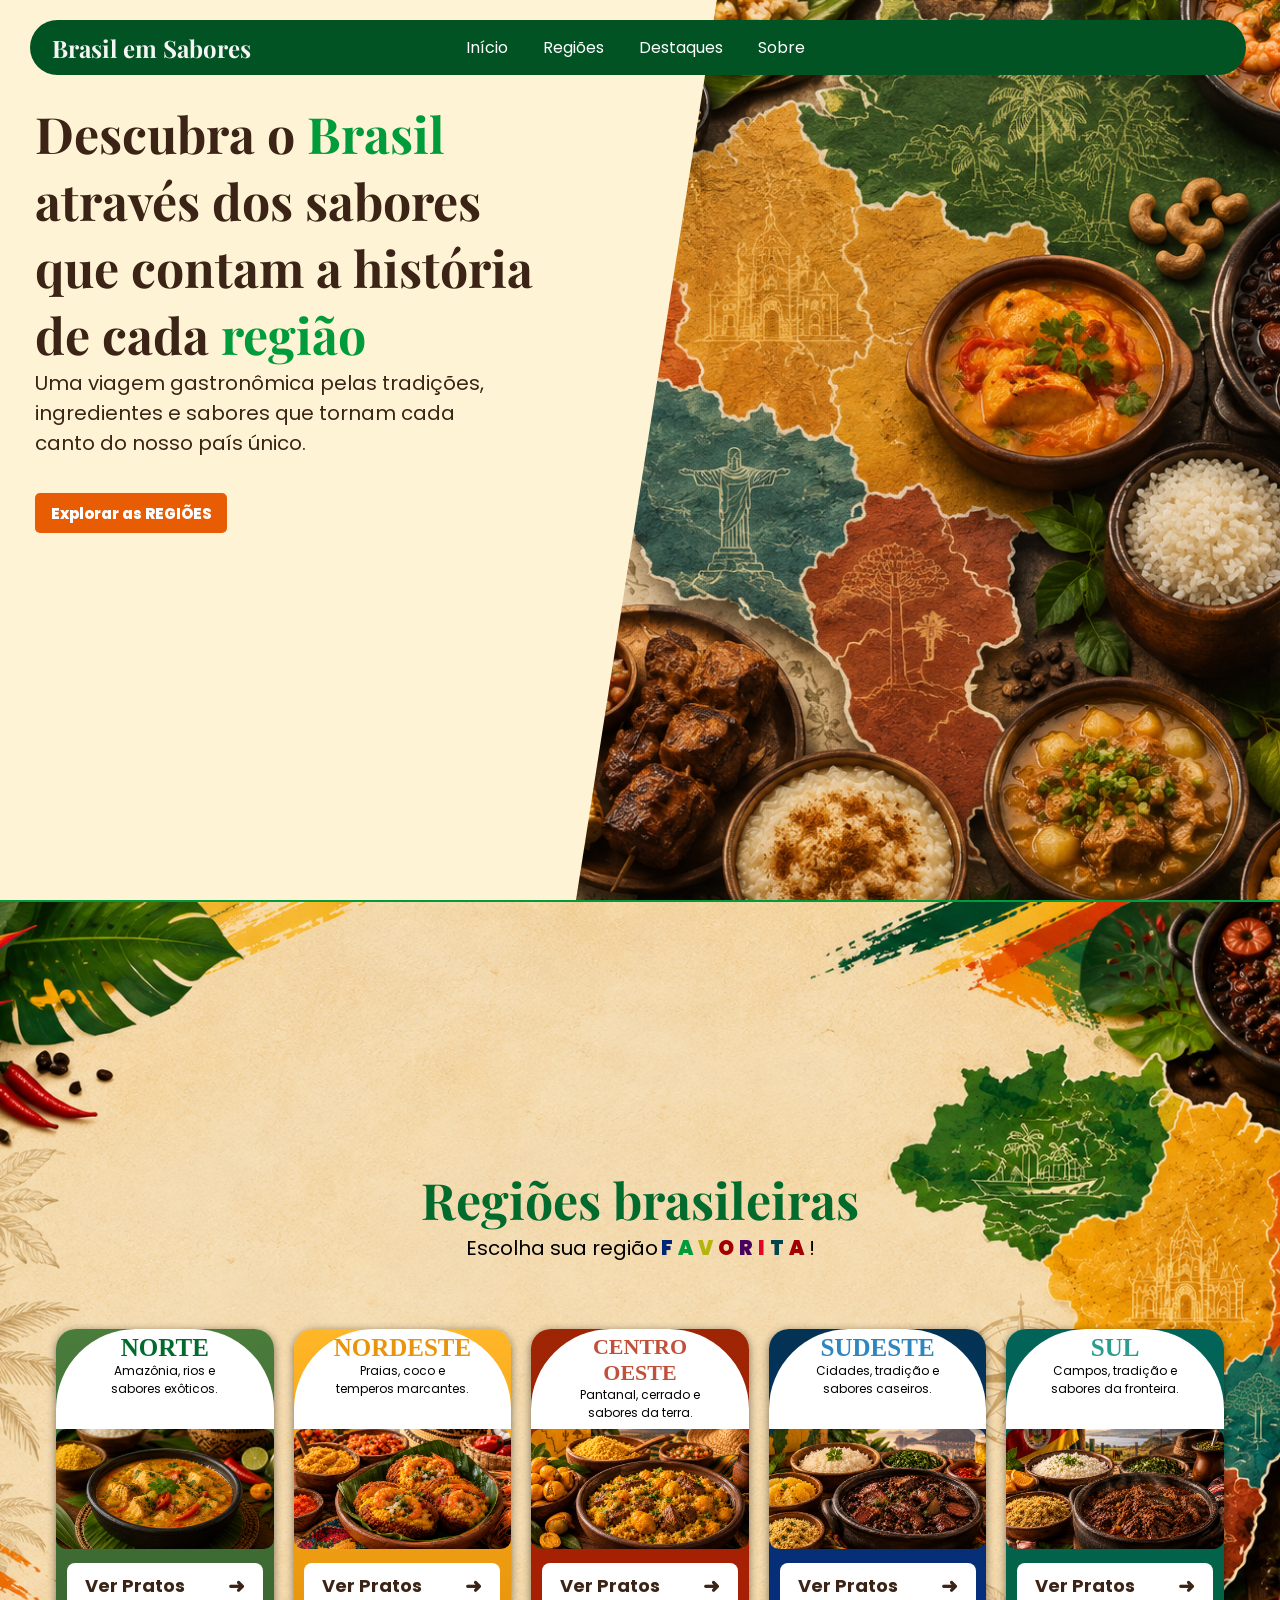
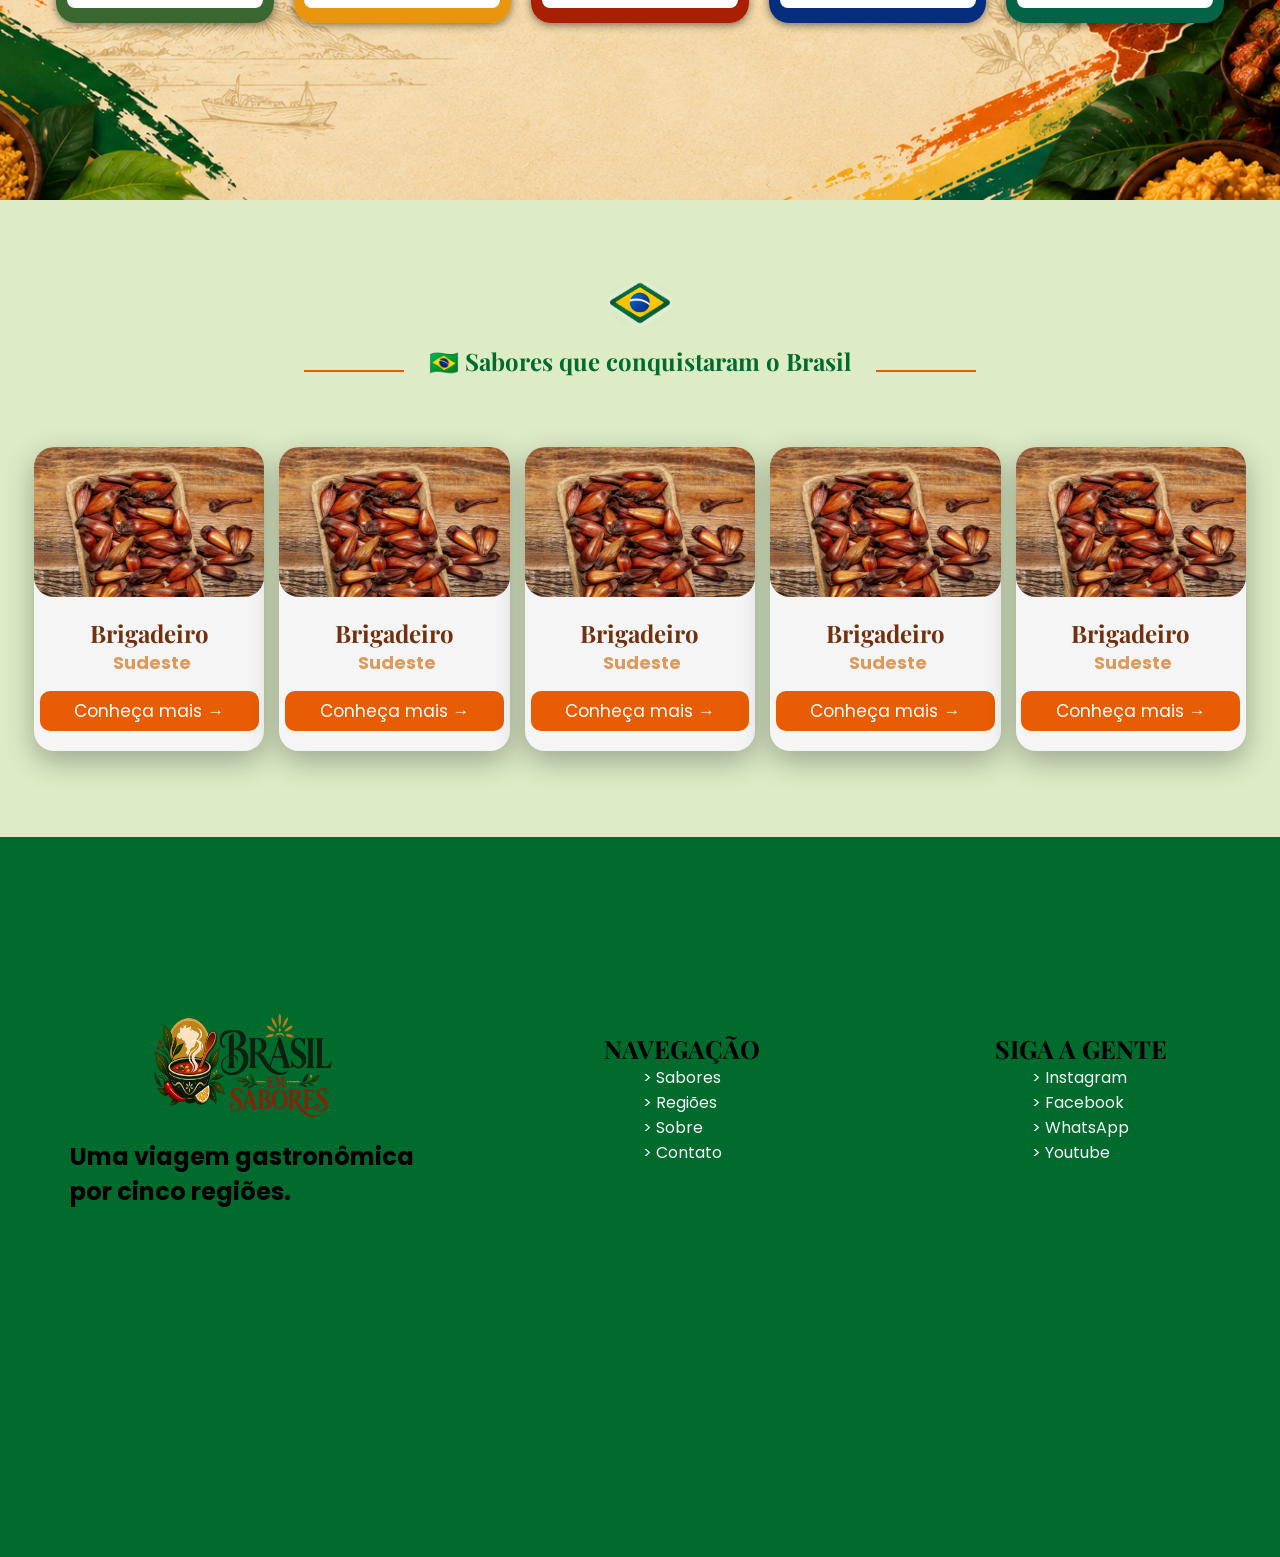
==== commit c9dc5dfd: "style: update modal references for "famosas" section to improve functionality" ====
--- a/index.html
+++ b/index.html
@@ -161,43 +161,43 @@
                         <figure><img src="assets/Pinhão.webp" alt=""></figure>
                         <h2>Brigadeiro</h2>
                         <h4>Sudeste</h4>
-                        <button onclick="abrirModal('modalTacaca5')">Conheça mais →</button>
-                    </div>
-
-                </div>
-                <div class="card-famosas">
-                    <div class="cards">
-                        <figure><img src="assets/Pinhão.webp" alt=""></figure>
-                        <h2>Brigadeiro</h2>
-                        <h4>Sudeste</h4>
-                        <button onclick="abrirModal('modalTacaca5')">Conheça mais →</button>
-                    </div>
-
-                </div>
-                <div class="card-famosas">
-                    <div class="cards">
-                        <figure><img src="assets/Pinhão.webp" alt=""></figure>
-                        <h2>Brigadeiro</h2>
-                        <h4>Sudeste</h4>
-                        <button onclick="abrirModal('modalTacaca5')">Conheça mais →</button>
-                    </div>
-
-                </div>
-                <div class="card-famosas">
-                    <div class="cards">
-                        <figure><img src="assets/Pinhão.webp" alt=""></figure>
-                        <h2>Brigadeiro</h2>
-                        <h4>Sudeste</h4>
-                        <button onclick="abrirModal('modalTacaca5')">Conheça mais →</button>
-                    </div>
-
-                </div>
-                <div class="card-famosas">
-                    <div class="cards">
-                        <figure><img src="assets/Pinhão.webp" alt=""></figure>
-                        <h2>Brigadeiro</h2>
-                        <h4>Sudeste</h4>
-                        <button onclick="abrirModal('modalTacaca5')">Conheça mais →</button>
+                        <button onclick="abrirModal('modalfamosas')">Conheça mais →</button>
+                    </div>
+
+                </div>
+                <div class="card-famosas">
+                    <div class="cards">
+                        <figure><img src="assets/Pinhão.webp" alt=""></figure>
+                        <h2>Brigadeiro</h2>
+                        <h4>Sudeste</h4>
+                        <button onclick="abrirModal('modalfamosas')">Conheça mais →</button>
+                    </div>
+
+                </div>
+                <div class="card-famosas">
+                    <div class="cards">
+                        <figure><img src="assets/Pinhão.webp" alt=""></figure>
+                        <h2>Brigadeiro</h2>
+                        <h4>Sudeste</h4>
+                        <button onclick="abrirModal('modalfamosas')">Conheça mais →</button>
+                    </div>
+
+                </div>
+                <div class="card-famosas">
+                    <div class="cards">
+                        <figure><img src="assets/Pinhão.webp" alt=""></figure>
+                        <h2>Brigadeiro</h2>
+                        <h4>Sudeste</h4>
+                        <button onclick="abrirModal('modalfamosas')">Conheça mais →</button>
+                    </div>
+
+                </div>
+                <div class="card-famosas">
+                    <div class="cards">
+                        <figure><img src="assets/Pinhão.webp" alt=""></figure>
+                        <h2>Brigadeiro</h2>
+                        <h4>Sudeste</h4>
+                        <button onclick="abrirModal('modalfamosas')">Conheça mais →</button>
                     </div>
 
                 </div>
@@ -244,13 +244,14 @@
 
     <div class="modal" id="modalTacaca5">
         <div class="modal-conteudo">
-            <button class="fechar" onclick="fecharModal('modalTacaca5')">x</button>
+            <button class="fechar" onclick="fecharModal('modalfamosas')">x</button>
             <h2>Pinhão</h2>
             <p>O pinhão é a semente da araucária, árvore característica da paisagem sulista. Seu consumo
                 possui raízes anteriores à imigração europeia, estando ligado aos povos indígenas que já
                 utilizavam a semente como alimento. Posteriormente, o pinhão foi incorporado a inúmeras
                 receitas da culinária regional.</p>
         </div>
+
     </div>
 
     <script src="script.js"></script>
--- a/css/style.css
+++ b/css/style.css
@@ -728,11 +728,8 @@
 #famosas {
     width: 100%;
     height: auto;
-    background-color: var(--laranja);
-    background-image: url(../assets/fundo-famosas.png);
-    background-size: cover;
-    background-position: center;
-    background-repeat: no-repeat;
+    background-color: var(--verde-claro);
+
 }
 
 .titulo {
@@ -748,7 +745,7 @@
 .titulo span {
     width: 100px;
     height: 2px;
-    background-color: var(--amarelo-brasil);
+    background-color: var(--laranja);
     margin: 25px;
 }
 
@@ -845,7 +842,7 @@
 }
 
 .cards button {
-    background-color: var(--verde-escuro);
+    background-color: var(--laranja);
     width: 95%;
     border-radius: 10px;
     height: 40px;
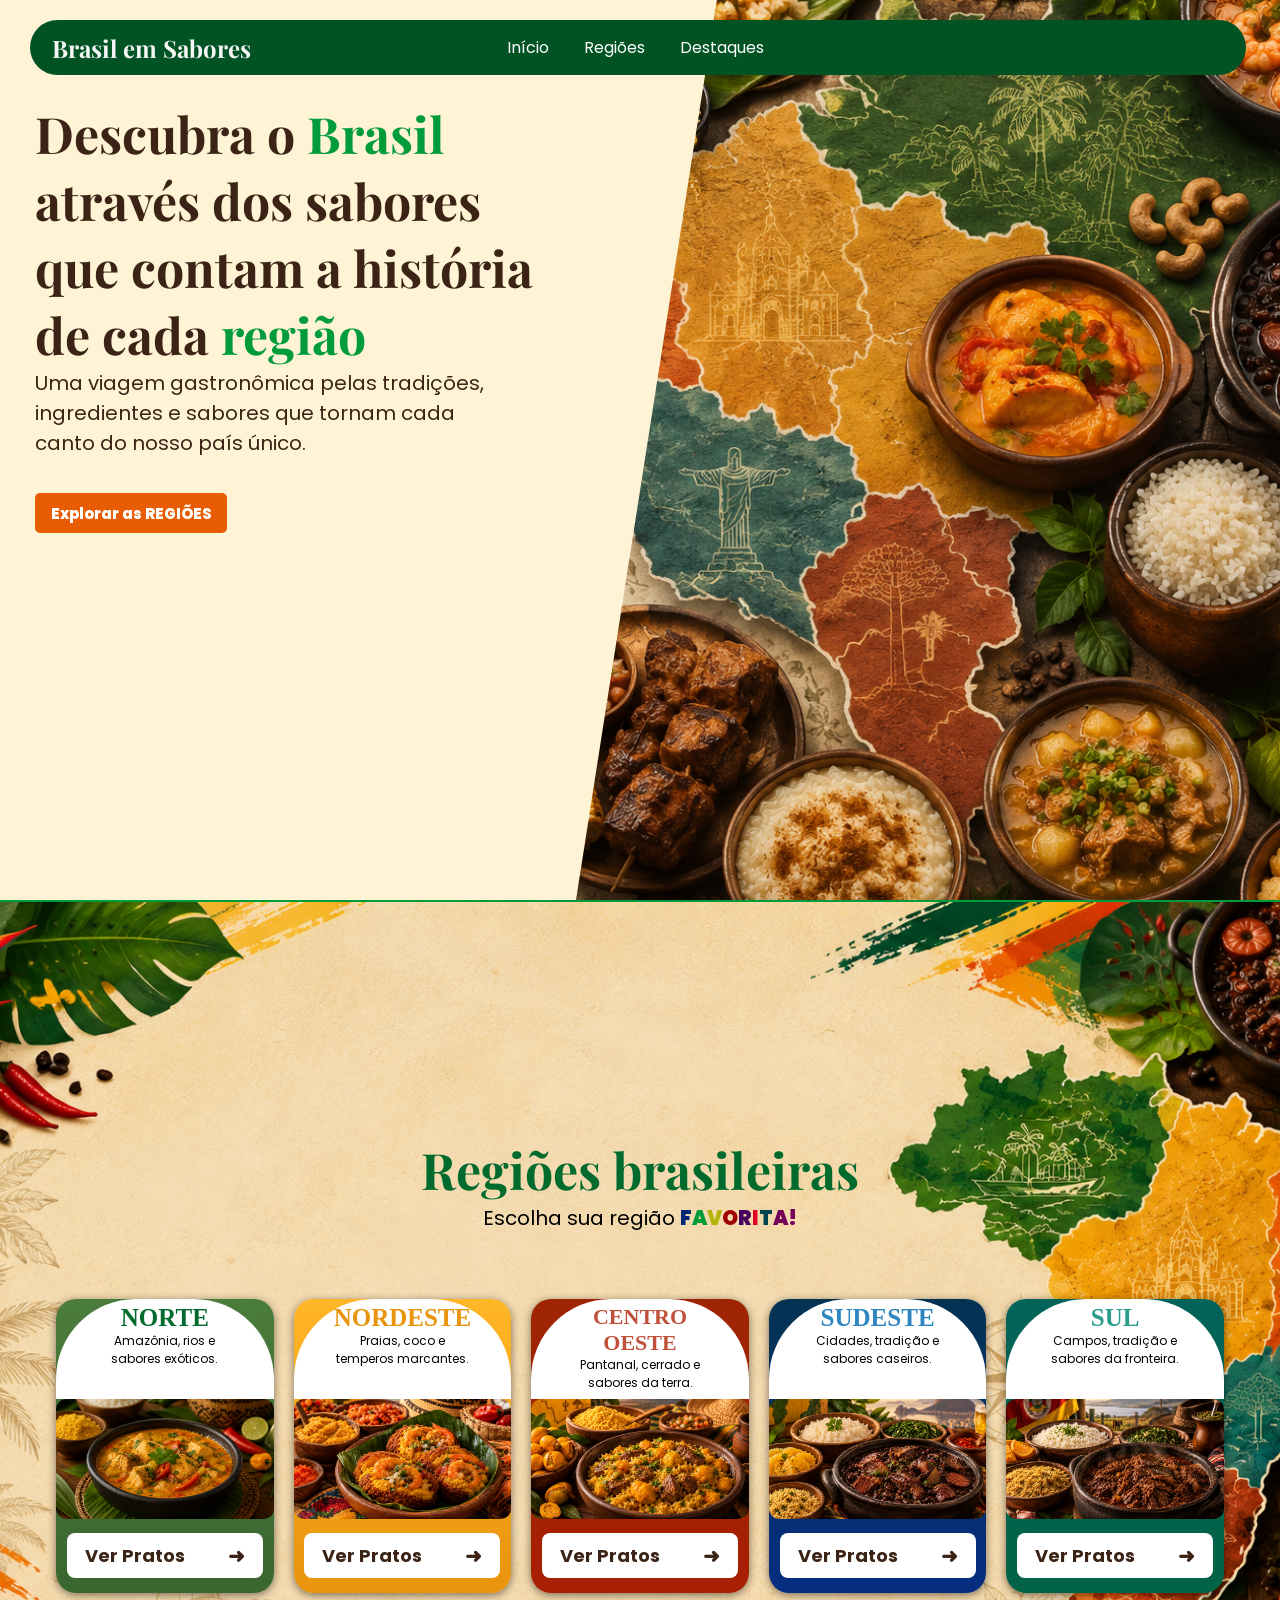
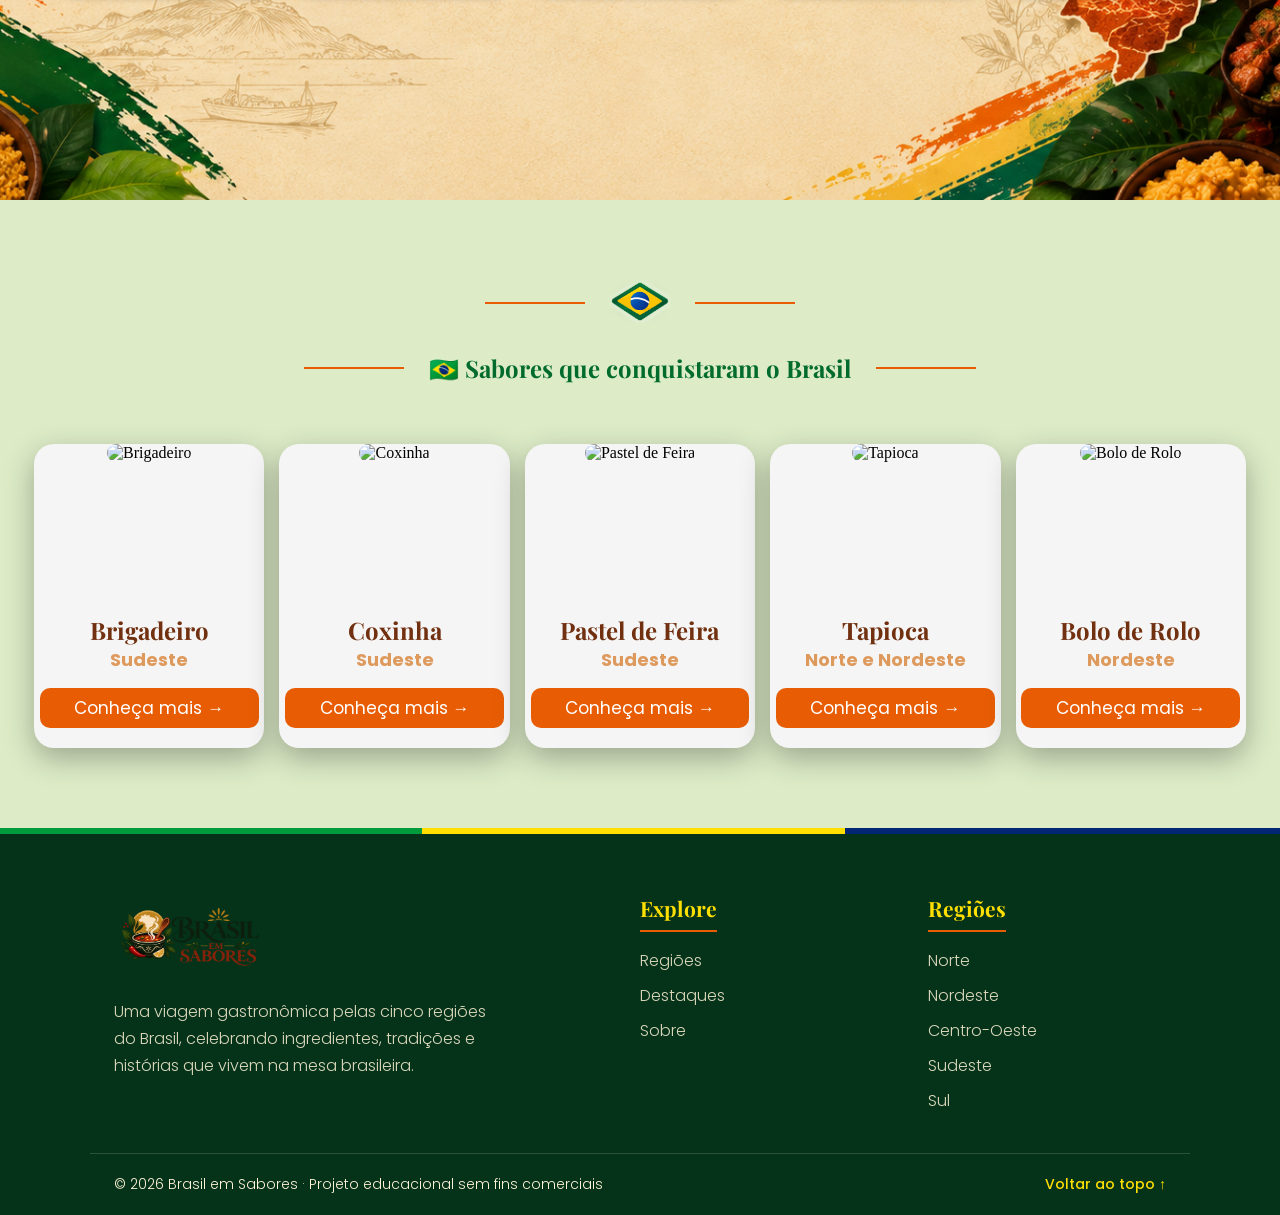
==== commit 1764c8e0: "Refactor HTML structure and update modal functionality - Cleaned up HTML by removing unnecessary whi" ====
--- a/index.html
+++ b/index.html
@@ -1,260 +1,319 @@
 <!DOCTYPE html>
 <html lang="pt-br">
-
 <head>
     <meta charset="UTF-8">
     <meta name="viewport" content="width=device-width, initial-scale=1.0">
-    <title> Brasil em Sabores </title>
+    <title>Brasil em Sabores</title>
     <link rel="stylesheet" href="css/style.css">
     <link rel="preconnect" href="https://fonts.googleapis.com">
     <link rel="preconnect" href="https://fonts.gstatic.com" crossorigin>
-    <link
-        href="https://fonts.googleapis.com/css2?family=Playfair+Display:wght@400;500;600;700&family=Poppins:wght@300;400;500;600&display=swap"
-        rel="stylesheet">
-
+    <link href="https://fonts.googleapis.com/css2?family=Playfair+Display:wght@400;500;600;700&family=Poppins:wght@300;400;500;600&display=swap" rel="stylesheet">
 </head>
-
 <body>
-    <header class="cabecalho">
+    <header class="cabecalho" id="topo">
         <div class="logo-header">
-            <h1> Brasil em Sabores </h1>
-
+            <h1>Brasil em Sabores</h1>
         </div>
         <div class="menu-meio">
             <nav class="menu">
-                <a href="index.html">Início</a>
+            <a href="index.html">Início</a>
+            <a href="#cardapio">Regiões</a>
+            <a href="#famosas">Destaques</a>
+        </nav>
+        </div>
+    </header>
+
+    <main>
+        <section class="destaque">
+            <div class="texto-destaque">
+                <h1>Descubra o <span class="verde">Brasil</span> através dos sabores que contam a história de cada <span class="verde">região</span></h1>
+                <p>Uma viagem gastronômica pelas tradições, <br>ingredientes e sabores que tornam cada <br>canto do nosso país único.</p>
+            </div>
+            <div class="botoes">
+                <a href="#cardapio">
+                    <button class="bt-menu">Explorar as REGIÕES</button>
+                </a>
+            </div>
+            <div class="destaque-img"></div>
+        </section>
+
+        <section id="cardapio">
+            <div class="texto-cardapio">
+                <h1>Regiões brasileiras</h1>
+                <p>Escolha sua região <span class="f">F</span><span class="a">A</span><span class="v">V</span><span class="o">O</span><span class="r">R</span><span class="i">I</span><span class="t">T</span><span class="s">A</span><span class="s">!</span></p>
+            </div>
+            <div class="card-container">
+            <div class="card-norte">
+                <div class="texto-norte">
+                    <h1>NORTE</h1>
+                    <p>Amazônia, rios e <br>sabores exóticos.</p>
+                </div>
+                <figure><img src="assets/card_norte.png" alt=""></figure>
+                <a href="pratos_norte.html" class="bt-norte">Ver Pratos <span class="seta">➜</span></a>
+            </div>
+            <div class="card-nordeste">
+                <div class="texto-nordeste">
+                    <h1>NORDESTE</h1>
+                    <p>Praias, coco e <br>temperos marcantes.</p>
+                </div>
+                <figure><img src="assets/card_nordeste.png" alt=""></figure>
+                <a href="pratos_nordeste.html" class="bt-nordeste">Ver Pratos <span class="seta">➜</span></a>
+            </div>
+            <div class="card-centro-oeste">
+                <div class="texto-centro-oeste">
+                    <h1>CENTRO<br>OESTE</h1>
+                    <p>Pantanal, cerrado e <br>sabores da terra.</p>
+                </div>
+                <figure><img src="assets/card-centro-oeste.png" alt=""></figure>
+                <a href="pratos_centro-oeste.html" class="bt-centro-oeste">Ver Pratos <span class="seta">➜</span></a>
+            </div>
+            <div class="card-sudeste">
+                <div class="texto-sudeste">
+                    <h1>SUDESTE</h1>
+                    <p>Cidades, tradição e <br>sabores caseiros.</p>
+                </div>
+                <figure><img src="assets/card_sudeste.png" alt=""></figure>
+                <a href="pratos_sudeste.html" class="bt-sudeste">Ver Pratos <span class="seta">➜</span></a>
+            </div>
+            <div class="card-sul">
+                <div class="texto-sul">
+                    <h1>SUL</h1>
+                    <p>Campos, tradição e <br>sabores da fronteira.</p>
+                </div>
+                <figure><img src="assets/card_sul.png" alt=""></figure>
+                <a href="pratos_sul.html" class="bt-sul">Ver Pratos <span class="seta">➜</span></a>
+            </div>
+            </div>
+        </section>
+
+        <section id="famosas">
+            <div class="icon-famosas">
+                <span></span>
+                <figure><img src="assets/icon-famosas.png" alt=""></figure>
+                <span></span>
+            </div>
+            <div class="titulo">
+                <span></span>
+                <h1>🇧🇷 Sabores que conquistaram o Brasil</h1>
+                <span></span>
+            </div>
+            <div class="card-container-famosas">
+            <div class="card-famosas">
+                <div class="cards">
+                    <figure><img src="assets/brigadeiro.webp" alt="Brigadeiro"></figure>
+                    <h2>Brigadeiro</h2>
+                    <h4>Sudeste</h4>
+                    <button onclick="abrirModal('modal-brigadeiro')">Conheça mais →</button>
+                </div>
+            </div>
+            <div class="card-famosas">
+                <div class="cards">
+                    <figure><img src="assets/coxinha.webp" alt="Coxinha"></figure>
+                    <h2>Coxinha</h2>
+                    <h4>Sudeste</h4>
+                    <button onclick="abrirModal('modal-coxinha')">Conheça mais →</button>
+                </div>
+            </div>
+            <div class="card-famosas">
+                <div class="cards">
+                    <figure><img src="assets/pastel.webp" alt="Pastel de Feira"></figure>
+                    <h2>Pastel de Feira</h2>
+                    <h4>Sudeste</h4>
+                    <button onclick="abrirModal('modal-pastel')">Conheça mais →</button>
+                </div>
+            </div>
+            <div class="card-famosas">
+                <div class="cards">
+                    <figure><img src="assets/tapioca.webp" alt="Tapioca"></figure>
+                    <h2>Tapioca</h2>
+                    <h4>Norte e Nordeste</h4>
+                    <button onclick="abrirModal('modal-tapioca')">Conheça mais →</button>
+                </div>
+            </div>
+            <div class="card-famosas">
+                <div class="cards">
+                    <figure><img src="assets/bolo-de-rolo.webp" alt="Bolo de Rolo"></figure>
+                    <h2>Bolo de Rolo</h2>
+                    <h4>Nordeste</h4>
+                    <button onclick="abrirModal('modal-bolo-de-rolo')">Conheça mais →</button>
+                </div>
+            </div>
+            </div>
+        </section>
+    </main>
+
+    <footer class="rodape">
+        <div class="rodape-faixa"></div>
+        <div class="rodape-conteudo">
+            <div class="rodape-marca">
+                <figure><img src="assets/logo.png" alt="Logo Brasil em Sabores"></figure>
+                <p>Uma viagem gastronômica pelas cinco regiões do Brasil, celebrando ingredientes, tradições e histórias que vivem na mesa brasileira.</p>
+            </div>
+            <nav class="rodape-coluna">
+                <h3>Explore</h3>
                 <a href="#cardapio">Regiões</a>
                 <a href="#famosas">Destaques</a>
                 <a href="#sobre">Sobre</a>
             </nav>
-        </div>
-
-
-    </header>
-
-    <main>
-
-        <section class="destaque">
-            <div class="texto-destaque">
-                <h1>Descubra o <span class="verde">Brasil</span> através dos sabores que contam a história de cada <span
-                        class="verde">região</span></h1>
-                <p>Uma viagem gastronômica pelas tradições, <br>ingredientes e sabores que tornam cada <br>canto do
-                    nosso país único.</p>
-            </div>
-            <div class="botoes">
-
-                <a href="#cardapio">
-                    <button class="bt-menu">Explorar as REGIÕES</button>
-                </a>
-                <div class="destaque-img">
-
-                </div>
-
-            </div>
-
-        </section>
-
-        <section id="cardapio">
-            <div class="texto-cardapio">
-                <h1>Regiões brasileiras</h1>
-                <p>Escolha sua região<span class="f"> F</span>
-                    <span class="a">A</span>
-                    <span class="v">V</span>
-                    <span class="o">O</span>
-                    <span class="r">R</span>
-                    <span class="i">I</span>
-                    <span class="t">T</span>
-                    <span class="o">A</span>
-                    <span class="!">!</span>
-                </p>
-            </div>
-            <div class="card-container">
-                <div class="card-norte">
-                    <div class="texto-norte">
-                        <h1>NORTE</h1>
-                        <p>Amazônia, rios e <br>
-                            sabores exôticos.</p>
-                    </div>
-                    <figure>
-                        <img src="assets/card_norte.png" alt="">
-                    </figure>
-                    <a href="pratos_norte.html" class="bt-norte">
-                        Ver Pratos <span class="seta">➜</span>
-                    </a>
-                </div>
-                <div class="card-nordeste">
-                    <div class="texto-nordeste">
-                        <h1>NORDESTE</h1>
-                        <p>Praias, coco e <br>
-                            temperos marcantes.</p>
-                    </div>
-                    <figure>
-                        <img src="assets/card_nordeste.png" alt="">
-                    </figure>
-                    <a href="pratos_nordeste.html" class="bt-nordeste">
-                        Ver Pratos <span class="seta">➜</span>
-                    </a>
-                </div>
-
-                <div class="card-centro-oeste">
-                    <div class="texto-centro-oeste">
-                        <h1>CENTRO<BR>
-                            OESTE</h1>
-                        <p>Pantanal, cerrado e <br>
-                            sabores da terra.</p>
-                    </div>
-                    <figure>
-                        <img src="assets/card-centro-oeste.png" alt="">
-                    </figure>
-                    <a href="pratos_centro-oeste.html" class="bt-centro-oeste">
-                        Ver Pratos <span class="seta">➜</span>
-                    </a>
-                </div>
-
-                <div class="card-sudeste">
-                    <div class="texto-sudeste">
-                        <h1>SUDESTE</h1>
-                        <p>Cidades, tradição e <br>
-                            sabores caseiros.</p>
-                    </div>
-                    <figure>
-                        <img src="assets/card_sudeste.png" alt="">
-                    </figure>
-                    <a href="pratos_sudeste.html" class="bt-sudeste">
-                        Ver Pratos <span class="seta">➜</span>
-                    </a>
-                </div>
-
-                <div class="card-sul">
-                    <div class="texto-sul">
-                        <h1>SUL</h1>
-                        <p>Campos, tradição e <br>
-                            sabores da fronteira.</p>
-                    </div>
-                    <figure>
-                        <img src="assets/card_sul.png" alt="">
-                    </figure>
-                    <a href="pratos_sul.html" class="bt-sul">
-                        Ver Pratos <span class="seta">➜</span>
-                    </a>
-                </div>
-            </div>
-        </section>
-
-        <section id="famosas">
-            <div class="icon-famosas">
-                <span></span>
-                <figure>
-                    <img src="assets/icon-famosas.png" alt="">
-                </figure>
-                <span></span>
-            </div>
-            <div class="titulo">
-                <span></span>
-                <h1>🇧🇷 Sabores que conquistaram o Brasil</h1>
-                <span></span>
-            </div>
-
-            <div class="card-container-famosas">
-                <div class="card-famosas">
-                    <div class="cards">
-                        <figure><img src="assets/Pinhão.webp" alt=""></figure>
-                        <h2>Brigadeiro</h2>
-                        <h4>Sudeste</h4>
-                        <button onclick="abrirModal('modalfamosas')">Conheça mais →</button>
-                    </div>
-
-                </div>
-                <div class="card-famosas">
-                    <div class="cards">
-                        <figure><img src="assets/Pinhão.webp" alt=""></figure>
-                        <h2>Brigadeiro</h2>
-                        <h4>Sudeste</h4>
-                        <button onclick="abrirModal('modalfamosas')">Conheça mais →</button>
-                    </div>
-
-                </div>
-                <div class="card-famosas">
-                    <div class="cards">
-                        <figure><img src="assets/Pinhão.webp" alt=""></figure>
-                        <h2>Brigadeiro</h2>
-                        <h4>Sudeste</h4>
-                        <button onclick="abrirModal('modalfamosas')">Conheça mais →</button>
-                    </div>
-
-                </div>
-                <div class="card-famosas">
-                    <div class="cards">
-                        <figure><img src="assets/Pinhão.webp" alt=""></figure>
-                        <h2>Brigadeiro</h2>
-                        <h4>Sudeste</h4>
-                        <button onclick="abrirModal('modalfamosas')">Conheça mais →</button>
-                    </div>
-
-                </div>
-                <div class="card-famosas">
-                    <div class="cards">
-                        <figure><img src="assets/Pinhão.webp" alt=""></figure>
-                        <h2>Brigadeiro</h2>
-                        <h4>Sudeste</h4>
-                        <button onclick="abrirModal('modalfamosas')">Conheça mais →</button>
-                    </div>
-
-                </div>
-            </div>
-        </section>
-
-    
-
-        </section>
-    </main>
-
-    <footer>
-        <div class="logo-f">
-            <figure>
-                <img src="assets/logo.png" alt="Logo Brasil em sabores.">
-            </figure>
-
-            <h2>Uma viagem gastronômica<br>
-                por cinco regiões.</h2>
-
-        </div>
-
-        <div class="texto-f">
-            <h2>NAVEGAÇÃO</h2>
-            <ul>
-                <li>> Sabores</li>
-                <li>> Regiões</li>
-                <li>> Sobre</li>
-                <li>> Contato</li>
-            </ul>
-        </div>
-        <div class="texto-f2">
-            <h2>SIGA A GENTE</h2>
-            <ul>
-                <li>> Instagram</li>
-                <li>> Facebook</li>
-                <li>> WhatsApp</li>
-                <li>> Youtube</li>
-            </ul>
+            <nav class="rodape-coluna">
+                <h3>Regiões</h3>
+                <a href="pratos_norte.html">Norte</a>
+                <a href="pratos_nordeste.html">Nordeste</a>
+                <a href="pratos_centro-oeste.html">Centro-Oeste</a>
+                <a href="pratos_sudeste.html">Sudeste</a>
+                <a href="pratos_sul.html">Sul</a>
+            </nav>
+        </div>
+        <div class="rodape-base">
+            <p>© 2026 Brasil em Sabores · Projeto educacional sem fins comerciais</p>
+            <a href="index.html" class="rodape-topo">Voltar ao topo ↑</a>
         </div>
     </footer>
 
-    <!-- MODAIS: -->
-
-    <div class="modal" id="modalTacaca5">
-        <div class="modal-conteudo">
-            <button class="fechar" onclick="fecharModal('modalfamosas')">x</button>
-            <h2>Pinhão</h2>
-            <p>O pinhão é a semente da araucária, árvore característica da paisagem sulista. Seu consumo
-                possui raízes anteriores à imigração europeia, estando ligado aos povos indígenas que já
-                utilizavam a semente como alimento. Posteriormente, o pinhão foi incorporado a inúmeras
-                receitas da culinária regional.</p>
-        </div>
-
+    <!-- MODAIS -->
+    <div class="modal" id="modal-brigadeiro">
+        <div class="modal-conteudo">
+            <button class="fechar" onclick="fecharModal('modal-brigadeiro')" aria-label="Fechar">×</button>
+            <h2>Brigadeiro</h2>
+            <span class="modal-regiao">Sudeste</span>
+            <h3>Ingredientes</h3>
+            <ul>
+                <li>1 lata de leite condensado</li>
+                <li>1 colher de sopa de manteiga</li>
+                <li>3 colheres de sopa de chocolate em pó</li>
+                <li>Granulado para finalizar</li>
+            </ul>
+            <h3>Modo de preparo</h3>
+            <ol>
+                <li>Misture o leite condensado, a manteiga e o chocolate em uma panela.</li>
+                <li>Cozinhe em fogo baixo, mexendo sempre.</li>
+                <li>Quando a mistura desgrudar do fundo da panela, desligue.</li>
+                <li>Deixe esfriar, faça pequenas bolinhas e passe no granulado.</li>
+            </ol>
+            <h3>🇧🇷 Importância</h3>
+            <p>O brigadeiro se tornou um dos doces mais populares do Brasil e representa a forte tradição de doces e confeitaria do Sudeste. A região possui uma culinária marcada pela mistura de diferentes influências culturais.</p>
+        </div>
+    </div>
+
+    <div class="modal" id="modal-coxinha">
+        <div class="modal-conteudo">
+            <button class="fechar" onclick="fecharModal('modal-coxinha')" aria-label="Fechar">×</button>
+            <h2>Coxinha</h2>
+            <span class="modal-regiao">Sudeste</span>
+            <h3>Ingredientes</h3>
+            <h4>Massa</h4>
+            <ul>
+                <li>2 xícaras de farinha de trigo</li>
+                <li>2 xícaras de caldo de frango</li>
+                <li>1 colher de sopa de manteiga</li>
+                <li>Sal a gosto</li>
+            </ul>
+            <h4>Recheio</h4>
+            <ul>
+                <li>2 xícaras de frango cozido e desfiado</li>
+                <li>1/2 cebola picada</li>
+                <li>Tempero a gosto</li>
+            </ul>
+            <h4>Para empanar</h4>
+            <ul>
+                <li>1 ovo</li>
+                <li>Farinha de rosca</li>
+                <li>Óleo para fritar</li>
+            </ul>
+            <h3>Modo de preparo</h3>
+            <ol>
+                <li>Aqueça o caldo, a manteiga e o sal.</li>
+                <li>Acrescente a farinha de uma vez e mexa até formar uma massa.</li>
+                <li>Refogue o frango com a cebola e os temperos.</li>
+                <li>Abra pequenas porções da massa, coloque o recheio e modele.</li>
+                <li>Passe no ovo e na farinha de rosca.</li>
+                <li>Frite até dourar.</li>
+            </ol>
+            <h3>🇧🇷 Importância</h3>
+            <p>A coxinha se tornou um dos salgados mais presentes na alimentação cotidiana brasileira. Sua popularização acompanha a diversidade gastronômica do Sudeste e sua influência na culinária nacional.</p>
+        </div>
+    </div>
+
+    <div class="modal" id="modal-pastel">
+        <div class="modal-conteudo">
+            <button class="fechar" onclick="fecharModal('modal-pastel')" aria-label="Fechar">×</button>
+            <h2>Pastel de Feira</h2>
+            <span class="modal-regiao">Sudeste</span>
+            <h3>Ingredientes</h3>
+            <ul>
+                <li>Massa pronta para pastel</li>
+                <li>Carne moída ou outro recheio de sua preferência</li>
+                <li>1/2 cebola picada</li>
+                <li>Sal e temperos</li>
+                <li>Óleo para fritar</li>
+            </ul>
+            <h3>Modo de preparo</h3>
+            <ol>
+                <li>Refogue a carne com a cebola e os temperos.</li>
+                <li>Coloque o recheio sobre a massa.</li>
+                <li>Feche o pastel pressionando as bordas com um garfo.</li>
+                <li>Frite em óleo quente até ficar dourado.</li>
+                <li>Escorra e sirva.</li>
+            </ol>
+            <h3>🇧🇷 Importância</h3>
+            <p>O pastel tornou-se um dos alimentos mais associados às feiras e à alimentação popular brasileira. É um exemplo de como preparações presentes no Sudeste ganharam espaço em diferentes partes do país.</p>
+        </div>
+    </div>
+
+    <div class="modal" id="modal-tapioca">
+        <div class="modal-conteudo">
+            <button class="fechar" onclick="fecharModal('modal-tapioca')" aria-label="Fechar">×</button>
+            <h2>Tapioca</h2>
+            <span class="modal-regiao">Norte e Nordeste</span>
+            <h3>Ingredientes</h3>
+            <ul>
+                <li>1 xícara de goma de tapioca hidratada</li>
+                <li>Uma pitada de sal</li>
+                <li>Recheio a gosto: queijo, coco, carne, frango ou outros</li>
+            </ul>
+            <h3>Modo de preparo</h3>
+            <ol>
+                <li>Aqueça uma frigideira em fogo médio.</li>
+                <li>Espalhe a goma formando uma camada fina.</li>
+                <li>Deixe cozinhar até a massa ficar unida.</li>
+                <li>Adicione o recheio.</li>
+                <li>Dobre ao meio e sirva.</li>
+            </ol>
+            <h3>🇧🇷 Importância</h3>
+            <p>A tapioca tem relação direta com a mandioca e os conhecimentos indígenas, ingredientes e saberes fundamentais da culinária brasileira. A mandioca aparece como elemento importante nas tradições alimentares do Norte e Nordeste.</p>
+        </div>
+    </div>
+
+    <div class="modal" id="modal-bolo-de-rolo">
+        <div class="modal-conteudo">
+            <button class="fechar" onclick="fecharModal('modal-bolo-de-rolo')" aria-label="Fechar">×</button>
+            <h2>Bolo de Rolo</h2>
+            <span class="modal-regiao">Nordeste</span>
+            <h3>Ingredientes</h3>
+            <ul>
+                <li>250 g de manteiga</li>
+                <li>250 g de açúcar</li>
+                <li>5 ovos</li>
+                <li>250 g de farinha de trigo</li>
+                <li>300 g de goiabada</li>
+                <li>Um pouco de água</li>
+            </ul>
+            <h3>Modo de preparo</h3>
+            <ol>
+                <li>Bata a manteiga e o açúcar até formar um creme.</li>
+                <li>Acrescente os ovos e misture.</li>
+                <li>Adicione a farinha e misture até formar uma massa.</li>
+                <li>Espalhe uma camada bem fina em uma assadeira.</li>
+                <li>Asse rapidamente.</li>
+                <li>Passe uma camada fina de goiabada derretida.</li>
+                <li>Enrole a massa cuidadosamente.</li>
+                <li>Repita o processo, colocando uma nova camada sobre o rolo até formar várias camadas.</li>
+            </ol>
+            <h3>🇧🇷 Importância</h3>
+            <p>O bolo de rolo é um dos doces mais associados à culinária pernambucana e representa a diversidade cultural da cozinha nordestina, marcada pela influência indígena, africana e portuguesa.</p>
+        </div>
     </div>
 
     <script src="script.js"></script>
 </body>
-
 </html>
--- a/css/style.css
+++ b/css/style.css
@@ -6,26 +6,21 @@
 
 :root {
 
-    /* CORES PRINCIPAIS */
     --verde-brasil: #009C3B;
     --verde-escuro: #006B2D;
     --amarelo-brasil: #FFDF00;
     --azul-brasil: #002776;
-
-    /* CORES DE DESTAQUE */
     --laranja: #E85D04;
-
-    /* FUNDOS */
     --creme: #FFF3D6;
     --verde-claro: #DDECC7;
-
-    /* TEXTOS */
     --marrom-escuro: #3B2416;
     --branco: #FFFFFF;
-
-    /* FONTES */
     --fonte-principal: "Playfair Display", serif;
     --fonte-texto: "Poppins", sans-serif;
+    --verde: var(--verde-brasil);
+    --caramelo: #713010;
+    --dourado: var(--amarelo-brasil);
+    --rodape-fundo: #04331a;
 
 }
 
@@ -61,12 +56,10 @@
 .logo-header {
     width: 20%;
     height: 55px;
-    /* border: rgb(1, 48, 48) solid 1px; */
-    display: flex;
-    justify-content: center;
-    align-items: center;
-}
-
+    display: flex;
+    justify-content: center;
+    align-items: center;
+}
 
 .logo-header h1 {
     font-family: var(--fonte-principal);
@@ -77,14 +70,12 @@
 .menu-meio {
     width: 35%;
     height: 55px;
-    /* border: solid 1px black; */
     display: flex;
     justify-content: center;
     gap: 35px;
     flex-direction: row;
     align-items: center;
     margin-left: 150px;
-
 }
 
 .menu {
@@ -102,12 +93,9 @@
 }
 
 a:hover {
-    transform: translateY(-4px);
     transform: scale(0.97);
     color: var(--laranja);
-
-}
-
+}
 
 
 
@@ -135,10 +123,9 @@
     margin-top: 100px;
     width: 45%;
     height: auto;
-    /* border: aqua solid 1px; */
     padding-left: 35px;
-
-
+    position: relative;
+    z-index: 2;
 }
 
 .texto-destaque h1 {
@@ -157,12 +144,15 @@
     color: #009C3B;
 }
 
-
+.botoes {
+    position: relative;
+    z-index: 2;
+}
 
 .bt-menu {
     width: 15%;
+    min-width: 190px;
     height: 40px;
-    /* border: aqua solid 1px; */
     margin-left: 35px;
     margin-top: 35px;
     background-color: #E85D04;
@@ -177,10 +167,11 @@
 }
 
 button:hover {
-    transform: translateY(-4px);
     transform: scale(0.97);
 }
 
+
+
 #cardapio {
     width: 100%;
     min-height: 100vh;
@@ -189,27 +180,22 @@
     justify-content: center;
     align-items: center;
     padding-top: 100px;
+    padding-bottom: 60px;
     background-image: url(../assets/fundo_menu.png);
     background-size: cover;
     background-position: center;
     background-repeat: no-repeat;
     border-top: 2px solid var(--verde-brasil);
-
-
-
-
 }
 
 .texto-cardapio {
     width: 80%;
     height: 150px;
-    /* border: 1px solid aqua; */
     display: flex;
     justify-content: center;
     align-items: center;
     flex-direction: column;
     padding-bottom: 80px;
-
 }
 
 .texto-cardapio h1 {
@@ -221,95 +207,58 @@
 .texto-cardapio p {
     font-family: var(--fonte-texto);
     font-size: 20px;
-
-}
-
-.f {
-    color: var(--azul-brasil);
+}
+
+.f, .a, .v, .o, .r, .i, .t, .s {
     font-weight: 900;
     font-family: var(--fonte-texto);
-
-}
-
-.a {
-    color: var(--verde-brasil);
-    font-weight: 900;
-    font-family: var(--fonte-texto);
-
-}
-
-.v {
-    color: rgb(180, 180, 12);
-    font-weight: 900;
-    font-family: var(--fonte-texto);
-}
-
-.o {
-    color: rgb(160, 0, 0);
-    font-weight: 900;
-    font-family: var(--fonte-texto);
-}
-
-.r {
-    color: rgb(72, 1, 94);
-    font-weight: 900;
-    font-family: var(--fonte-texto);
-}
-
-.i {
-    color: rgb(224, 3, 40);
-    font-weight: 900;
-    font-family: var(--fonte-texto);
-}
-
-.t {
-    color: rgb(0, 69, 78);
-    font-weight: 900;
-    font-family: var(--fonte-texto);
-}
-
-.s {
-    color: rgb(116, 0, 90);
-    font-weight: 900;
-    font-family: var(--fonte-texto);
-}
-
+}
+
+.f { color: var(--azul-brasil); }
+.a { color: var(--verde-brasil); }
+.v { color: rgb(180, 180, 12); }
+.o { color: rgb(160, 0, 0); }
+.r { color: rgb(72, 1, 94); }
+.i { color: rgb(224, 3, 40); }
+.t { color: rgb(0, 69, 78); }
+.s { color: rgb(116, 0, 90); }
 
 .card-container {
     width: 100%;
-    /* min-height: 100vh; */
-    /* height: auto; */
     display: flex;
     flex-direction: row;
     flex-wrap: wrap;
     gap: 20px;
     justify-content: center;
     margin: 0 auto;
-
-}
-
-
-/* NORTE */
-.card-norte {
-    background: linear-gradient(180deg, #4a7c3c 0%, #3a6630 100%);
+}
+
+.card-norte,
+.card-nordeste,
+.card-centro-oeste,
+.card-sudeste,
+.card-sul {
     width: 17%;
-    box-shadow: 0 6px 14px rgba(0, 0, 0, 0.25);
+    min-width: 210px;
     border-radius: 20px;
-    height: 60%;
     box-shadow: 0 2px 8px rgba(0, 0, 0, 0.50);
     transition: transform 0.3s ease, box-shadow 0.3s ease;
-
-}
-
-.card-norte:hover {
-
+}
+
+.card-norte:hover,
+.card-nordeste:hover,
+.card-centro-oeste:hover,
+.card-sudeste:hover,
+.card-sul:hover {
     transform: translateY(-8px);
-    box-shadow: 0 8px 20px rgba(0, 0, 0, 0.12);
     box-shadow: 0 6px 8px rgba(0, 0, 0, 0.50);
 }
 
-
-.texto-norte {
+.texto-norte,
+.texto-nordeste,
+.texto-centro-oeste,
+.texto-sudeste,
+.texto-sul {
     width: 100%;
     height: 100px;
     background-color: var(--branco);
@@ -318,20 +267,34 @@
     border-top-left-radius: 80px;
 }
 
-.texto-norte h1 {
+.texto-norte h1,
+.texto-nordeste h1,
+.texto-centro-oeste h1,
+.texto-sudeste h1,
+.texto-sul h1 {
     font-size: 25px;
     font-weight: 700;
-    color: var(--verde-escuro);
     padding-top: 5px;
 }
 
-.texto-norte p {
+.texto-centro-oeste h1 {
+    font-size: 22px;
+}
+
+.texto-norte p,
+.texto-nordeste p,
+.texto-centro-oeste p,
+.texto-sudeste p,
+.texto-sul p {
     font-size: 12px;
     font-family: var(--fonte-texto);
-
-}
-
-.card-norte figure {
+}
+
+.card-norte figure,
+.card-nordeste figure,
+.card-centro-oeste figure,
+.card-sudeste figure,
+.card-sul figure {
     width: 100%;
     height: 120px;
     border-radius: 10px;
@@ -339,17 +302,24 @@
     margin-bottom: 14px;
 }
 
-.card-norte figure img {
+.card-norte figure img,
+.card-nordeste figure img,
+.card-centro-oeste figure img,
+.card-sudeste figure img,
+.card-sul figure img {
     width: 100%;
     height: 100%;
     object-fit: cover;
     display: block;
 }
 
-.bt-norte {
+.bt-norte,
+.bt-nordeste,
+.bt-centro-oeste,
+.bt-sudeste,
+.bt-sul {
     width: 90%;
     height: 45px;
-    border: solid 1px var(--marrom-escuro);
     display: flex;
     justify-content: space-between;
     align-items: center;
@@ -363,373 +333,47 @@
     font-size: 18px;
     font-weight: 700;
     color: var(--marrom-escuro);
-    box-sizing: border-box;
     border: none;
 }
 
-.bt-norte .seta {
-    font-size: 20px;
-}
-
-.bt-norte:hover {
-    transform: scale(0.97);
-}
-
-
-
-/* NORDESTE */
-.card-nordeste {
-    background: linear-gradient(180deg, #FFB627 0%, #E8940C 100%);
-    width: 17%;
-    box-shadow: 0 6px 14px rgba(0, 0, 0, 0.25);
-    border-radius: 20px;
-    height: 60%;
-    box-shadow: 0 2px 8px rgba(0, 0, 0, 0.50);
-    transition: transform 0.3s ease, box-shadow 0.3s ease;
-}
-
-.card-nordeste:hover {
-    transform: translateY(-8px);
-    box-shadow: 0 8px 20px rgba(0, 0, 0, 0.12);
-    box-shadow: 0 6px 8px rgba(0, 0, 0, 0.50);
-}
-
-.texto-nordeste {
-    width: 100%;
-    height: 100px;
-    background-color: var(--branco);
-    text-align: center;
-    border-top-right-radius: 80px;
-    border-top-left-radius: 80px;
-}
-
-.texto-nordeste h1 {
-    font-size: 25px;
-    font-weight: 700;
-    color: #E8940C;
-    padding-top: 5px;
-}
-
-.texto-nordeste p {
-    font-size: 12px;
-    font-family: var(--fonte-texto);
-}
-
-.card-nordeste figure {
-    width: 100%;
-    height: 120px;
-    border-radius: 10px;
-    overflow: hidden;
-    margin-bottom: 14px;
-}
-
-.card-nordeste figure img {
-    width: 100%;
-    height: 100%;
-    object-fit: cover;
-    display: block;
-}
-
-.bt-nordeste {
-    width: 90%;
-    height: 45px;
-    display: flex;
-    justify-content: space-between;
-    align-items: center;
-    cursor: pointer;
-    background-color: var(--branco);
-    margin: 0 auto 15px auto;
-    padding: 0 18px;
-    border-radius: 8px;
-    transition: transform 0.3s ease;
-    font-family: var(--fonte-texto);
-    font-size: 18px;
-    font-weight: 700;
-    color: var(--marrom-escuro);
-    box-sizing: border-box;
-    border: none;
-}
-
-.bt-nordeste .seta {
-    font-size: 20px;
-}
-
-.bt-nordeste:hover {
-    transform: scale(0.97);
-}
-
-
-/* CENTRO-OESTE  */
-.card-centro-oeste {
-    background: linear-gradient(180deg, #9e2503 0%, #a81f04 100%);
-    width: 17%;
-    box-shadow: 0 6px 14px rgba(0, 0, 0, 0.25);
-    border-radius: 20px;
-    height: 60%;
-    box-shadow: 0 2px 8px rgba(0, 0, 0, 0.50);
-    transition: transform 0.3s ease, box-shadow 0.3s ease;
-
-}
-
-.card-centro-oeste:hover {
-    transform: translateY(-8px);
-    box-shadow: 0 8px 20px rgba(0, 0, 0, 0.12);
-    box-shadow: 0 6px 8px rgba(0, 0, 0, 0.50);
-}
-
-.texto-centro-oeste {
-    width: 100%;
-    height: 100px;
-    background-color: var(--branco);
-    text-align: center;
-    border-top-right-radius: 80px;
-    border-top-left-radius: 80px;
-}
-
-.texto-centro-oeste h1 {
-    font-size: 22px;
-    font-weight: 700;
-    color: #C1503A;
-    padding-top: 5px;
-}
-
-.texto-centro-oeste p {
-    font-size: 12px;
-    font-family: var(--fonte-texto);
-}
-
-.card-centro-oeste figure {
-    width: 100%;
-    height: 120px;
-    border-radius: 10px;
-    overflow: hidden;
-    margin-bottom: 14px;
-}
-
-.card-centro-oeste figure img {
-    width: 100%;
-    height: 100%;
-    object-fit: cover;
-    display: block;
-}
-
-.bt-centro-oeste {
-    width: 90%;
-    height: 45px;
-    display: flex;
-    justify-content: space-between;
-    align-items: center;
-    cursor: pointer;
-    background-color: var(--branco);
-    margin: 0 auto 15px auto;
-    padding: 0 18px;
-    border-radius: 8px;
-    transition: transform 0.3s ease;
-    font-family: var(--fonte-texto);
-    font-size: 18px;
-    font-weight: 700;
-    color: var(--marrom-escuro);
-    box-sizing: border-box;
-    border: none;
-}
-
-.bt-centro-oeste .seta {
-    font-size: 20px;
-}
-
-.bt-centro-oeste:hover {
-    transform: scale(0.97);
-}
-
-
-/* SUDESTE */
-.card-sudeste {
-    background: linear-gradient(180deg, #033353 0%, #062d81 100%);
-    width: 17%;
-    box-shadow: 0 6px 14px rgba(0, 0, 0, 0.25);
-    border-radius: 20px;
-    height: 60%;
-    box-shadow: 0 2px 8px rgba(0, 0, 0, 0.50);
-    transition: transform 0.3s ease, box-shadow 0.3s ease;
-
-}
-
-.card-sudeste:hover {
-    transform: translateY(-8px);
-    box-shadow: 0 8px 20px rgba(0, 0, 0, 0.12);
-    box-shadow: 0 6px 8px rgba(0, 0, 0, 0.50);
-}
-
-.texto-sudeste {
-    width: 100%;
-    height: 100px;
-    background-color: var(--branco);
-    text-align: center;
-    border-top-right-radius: 80px;
-    border-top-left-radius: 80px;
-}
-
-.texto-sudeste h1 {
-    font-size: 25px;
-    font-weight: 700;
-    color: #2E86C1;
-    padding-top: 5px;
-}
-
-.texto-sudeste p {
-    font-size: 12px;
-    font-family: var(--fonte-texto);
-}
-
-.card-sudeste figure {
-    width: 100%;
-    height: 120px;
-    border-radius: 10px;
-    overflow: hidden;
-    margin-bottom: 14px;
-}
-
-.card-sudeste figure img {
-    width: 100%;
-    height: 100%;
-    object-fit: cover;
-    display: block;
-}
-
-.bt-sudeste {
-    width: 90%;
-    height: 45px;
-    display: flex;
-    justify-content: space-between;
-    align-items: center;
-    cursor: pointer;
-    background-color: var(--branco);
-    margin: 0 auto 15px auto;
-    padding: 0 18px;
-    border-radius: 8px;
-    transition: transform 0.3s ease;
-    font-family: var(--fonte-texto);
-    font-size: 18px;
-    font-weight: 700;
-    color: var(--marrom-escuro);
-    box-sizing: border-box;
-    border: none;
-}
-
-.bt-sudeste .seta {
-    font-size: 20px;
-}
-
-.bt-sudeste:hover {
-    transform: scale(0.97);
-}
-
-
-/* SUL */
-.card-sul {
-    background: linear-gradient(180deg, #026359 0%, #036346 100%);
-    width: 17%;
-    box-shadow: 0 6px 14px rgba(0, 0, 0, 0.25);
-    border-radius: 20px;
-    height: 60%;
-    box-shadow: 0 2px 8px rgba(0, 0, 0, 0.50);
-    transition: transform 0.3s ease, box-shadow 0.3s ease;
-}
-
-.card-sul:hover {
-    transform: translateY(-8px);
-    box-shadow: 0 8px 20px rgba(0, 0, 0, 0.12);
-    box-shadow: 0 6px 8px rgba(0, 0, 0, 0.50);
-}
-
-.texto-sul {
-    width: 100%;
-    height: 100px;
-    background-color: var(--branco);
-    text-align: center;
-    border-top-right-radius: 80px;
-    border-top-left-radius: 80px;
-}
-
-.texto-sul h1 {
-    font-size: 25px;
-    font-weight: 700;
-    color: #2A9D8F;
-    padding-top: 5px;
-}
-
-.texto-sul p {
-    font-size: 12px;
-    font-family: var(--fonte-texto);
-}
-
-.card-sul figure {
-    width: 100%;
-    height: 120px;
-    border-radius: 10px;
-    overflow: hidden;
-    margin-bottom: 14px;
-}
-
-.card-sul figure img {
-    width: 100%;
-    height: 100%;
-    object-fit: cover;
-    display: block;
-}
-
-.bt-sul {
-    width: 90%;
-    height: 45px;
-    display: flex;
-    justify-content: space-between;
-    align-items: center;
-    cursor: pointer;
-    background-color: var(--branco);
-    margin: 0 auto 15px auto;
-    padding: 0 18px;
-    border-radius: 8px;
-    transition: transform 0.3s ease;
-    font-family: var(--fonte-texto);
-    font-size: 18px;
-    font-weight: 700;
-    color: var(--marrom-escuro);
-    box-sizing: border-box;
-    border: none;
-}
-
+.bt-norte .seta,
+.bt-nordeste .seta,
+.bt-centro-oeste .seta,
+.bt-sudeste .seta,
 .bt-sul .seta {
     font-size: 20px;
 }
 
+.bt-norte:hover,
+.bt-nordeste:hover,
+.bt-centro-oeste:hover,
+.bt-sudeste:hover,
 .bt-sul:hover {
     transform: scale(0.97);
 }
 
-
-.cards h3 {
-    font-family: var(--fonte-texto);
-    color: var(--caramelo);
-    font-size: 20px;
-    padding-left: 5px;
-    padding-top: 20px;
-}
-
-.cards h4 {
-    font-family: var(--fonte-texto);
-    color: var(--verde);
-    font-size: 18px;
-    padding-left: 5px;
-}
-
+.card-norte { background: linear-gradient(180deg, #4a7c3c 0%, #3a6630 100%); }
+.texto-norte h1 { color: var(--verde-escuro); }
+
+.card-nordeste { background: linear-gradient(180deg, #FFB627 0%, #E8940C 100%); }
+.texto-nordeste h1 { color: #E8940C; }
+
+.card-centro-oeste { background: linear-gradient(180deg, #9e2503 0%, #a81f04 100%); }
+.texto-centro-oeste h1 { color: #C1503A; }
+
+.card-sudeste { background: linear-gradient(180deg, #033353 0%, #062d81 100%); }
+.texto-sudeste h1 { color: #2E86C1; }
+
+.card-sul { background: linear-gradient(180deg, #026359 0%, #036346 100%); }
+.texto-sul h1 { color: #2A9D8F; }
 
 
 
 #famosas {
     width: 100%;
     height: auto;
+    padding-bottom: 80px;
     background-color: var(--verde-claro);
-
 }
 
 .titulo {
@@ -739,6 +383,7 @@
     display: flex;
     flex-direction: row;
     justify-content: center;
+    align-items: center;
     padding-top: 15px;
 }
 
@@ -756,57 +401,63 @@
     display: flex;
     flex-direction: row;
     justify-content: center;
+    align-items: center;
     padding-top: 80px;
     width: 100%;
-
-}
-
-
+}
+
+.icon-famosas span {
+    width: 100px;
+    height: 2px;
+    background-color: var(--laranja);
+    margin: 0 25px;
+}
 
 .icon-famosas figure {
-    width: 5%;
-    height: 10%;
-
+    width: 60px;
 }
 
 .icon-famosas figure img {
     width: 100%;
     height: 100%;
-
-}
-
+}
 
 .card-container-famosas {
     width: 100%;
-    height: 390px;
-    /* border: solid aqua 1px; */
     display: flex;
     flex-direction: row;
+    flex-wrap: wrap;
     justify-content: center;
     gap: 15px;
     margin-top: 50px;
-
-
-
 }
 
 .card-famosas {
     width: 18%;
-    height: 78%;
-    /* border: solid 1px rgb(0, 0, 0) ; */
+    min-width: 210px;
+    padding-bottom: 20px;
     text-align: center;
     border-radius: 20px;
     background-color: whitesmoke;
     box-shadow: 0 10px 30px rgba(0, 0, 0, 0.3);
     transition: transform 0.3s ease, box-shadow 0.3s ease;
-
 }
 
 .card-famosas:hover {
     transform: translateY(-8px);
-    box-shadow: 0 8px 20px rgba(0, 0, 0, 0.12);
     box-shadow: 0 6px 8px rgba(0, 0, 0, 0.50);
-
+}
+
+.card-famosas figure {
+    width: 100%;
+    height: 150px;
+}
+
+.card-famosas figure img {
+    width: 100%;
+    height: 100%;
+    object-fit: cover;
+    border-radius: 20px;
 }
 
 .cards h2 {
@@ -814,31 +465,13 @@
     color: #713010;
     padding-top: 20px;
     text-align: center;
-
 }
 
 .cards h4 {
     font-family: var(--fonte-texto);
     color: #de995c;
-    font-size: 20px;
+    font-size: 18px;
     text-align: center;
-    font-size: 18px;
-
-}
-
-
-
-.card-famosas figure {
-    width: 100%;
-    height: 150px;
-    /* border-radius: 120px; */
-
-}
-
-.card-famosas figure img {
-    width: 100%;
-    height: 100%;
-    border-radius: 20px;
 }
 
 .cards button {
@@ -853,52 +486,83 @@
     font-family: var(--fonte-texto);
     font-size: 17px;
     margin-top: 15px;
-
-
-
-
 }
 
 .cards button:hover {
     transform: scale(0.97);
-
-}
+}
+
+
 
 .modal {
     display: none;
     position: fixed;
     top: 0;
     left: 0;
-
     width: 100%;
     height: 100%;
-
+    padding: 20px;
     background-color: rgba(0, 0, 0, 0.6);
-
-    justify-content: center;
-    align-items: center;
-
-    z-index: 1000;
+    justify-content: center;
+    align-items: center;
+    z-index: 2000; 
+}
+
+.modal.ativo {
+    display: flex;
 }
 
 .modal-conteudo {
     background-color: rgb(255, 214, 139);
-
     width: 600px;
-    max-width: 80%;
-
+    max-width: 100%;
+    max-height: 85vh;
+    overflow-y: auto; 
     padding: 40px;
-
     border-radius: 20px;
-
     position: relative;
-
     box-shadow: 0 10px 30px rgba(0, 0, 0, 0.3);
 }
 
 .modal-conteudo h2 {
+    color: var(--marrom-escuro);
+    font-family: var(--fonte-principal);
+    font-size: 32px;
+    padding-right: 30px;
+}
+
+.modal-regiao {
+    display: inline-block;
+    background-color: var(--laranja);
+    color: var(--branco);
+    font-family: var(--fonte-texto);
+    font-size: 13px;
+    font-weight: 600;
+    padding: 3px 14px;
+    border-radius: 20px;
+    margin: 6px 0 4px;
+}
+
+.modal-conteudo h3 {
+    color: var(--verde-escuro);
+    font-family: var(--fonte-principal);
+    font-size: 21px;
+    margin: 22px 0 8px;
+}
+
+.modal-conteudo h4 {
+    color: var(--caramelo);
+    font-family: var(--fonte-texto);
+    font-size: 15px;
+    margin: 12px 0 4px;
+}
+
+.modal-conteudo ul,
+.modal-conteudo ol {
     color: black;
-    font-family: var(--fonte-principal)
+    font-family: var(--fonte-texto);
+    line-height: 1.7;
+    padding-left: 22px;
 }
 
 .modal-conteudo p {
@@ -909,102 +573,120 @@
 
 .fechar {
     position: absolute;
-
     top: 15px;
     right: 20px;
-
     border: none;
     background: none;
-
     font-size: 30px;
-
     cursor: pointer;
-
     color: black;
 }
 
-
-footer {
-    width: 100%;
-    height: 80vh;
-    display: flex;
-    /* justify-content: center; */
-    flex-direction: row;
-
-
-
-}
-
-.logo-f {
-    width: 40%;
-    height: 70%;
-    border-right: 1px solid var(--dourado);
-    display: flex;
-    justify-content: center;
+.rodape {
+    width: 100%;
+    background-color: var(--rodape-fundo);
+    color: var(--creme);
+}
+
+.rodape-faixa {
+    height: 6px;
+    background: linear-gradient(90deg,
+            var(--verde-brasil) 0 33%,
+            var(--amarelo-brasil) 33% 66%,
+            var(--azul-brasil) 66% 100%);
+}
+
+.rodape-conteudo {
+    max-width: 1100px;
+    margin: 0 auto;
+    padding: 60px 24px 40px;
+    display: grid;
+    grid-template-columns: 2fr 1fr 1fr;
+    gap: 50px;
+}
+
+.rodape-marca figure {
+    width: 150px;
+    margin-bottom: 16px;
+}
+
+.rodape-marca figure img {
+    width: 100%;
+    height: auto;
+}
+
+.rodape-marca p {
+    max-width: 380px;
+    font-family: var(--fonte-texto);
+    font-weight: 300;
+    line-height: 1.7;
+    opacity: 0.85;
+}
+
+.rodape-coluna {
+    display: flex;
     flex-direction: column;
-    align-items: center;
-    margin-top: 10px;
-
-
-}
-
-.logo-f figure {
-    width: 40%;
-    height: 150px;
-}
-
-.logo-f figure img {
-    width: 100%;
-    height: 100%;
-}
-
-.logo-f h2 {
-    font-family: var(--fonte-texto);
+    gap: 10px;
+}
+
+.rodape-coluna h3 {
+    align-self: flex-start;
+    font-family: var(--fonte-principal);
+    font-size: 21px;
     color: var(--dourado);
-}
-
-.texto-f {
-    width: 33%;
-    height: 70%;
-    margin-top: 10px;
-    display: flex;
-    justify-content: center;
-    align-items: center;
-    flex-direction: column;
-
-}
-
-.texto-f h2 {
-    font-family: var(--fonte-principal);
+    padding-bottom: 8px;
+    margin-bottom: 6px;
+    border-bottom: 2px solid var(--laranja);
+}
+
+.rodape-coluna a {
+    font-family: var(--fonte-texto);
+    font-weight: 300;
+    color: var(--creme);
+    opacity: 0.85;
+    transition: transform 0.3s ease, color 0.3s ease;
+}
+
+.rodape-coluna a:hover {
     color: var(--dourado);
-    font-size: 25px;
-}
-
-.texto-f ul {
-    list-style: none;
-    font-family: var(--fonte-texto);
-    color: whitesmoke;
-}
-
-.texto-f2 {
-    width: 33%;
-    height: 70%;
-    margin-top: 10px;
-    display: flex;
-    justify-content: center;
-    align-items: center;
-    flex-direction: column;
-    border-left: 1px solid var(--dourado);
-}
-
-.texto-f2 h2 {
-    font-family: var(--fonte-principal);
+    opacity: 1;
+    transform: translateX(4px);
+}
+
+.rodape-base {
+    max-width: 1100px;
+    margin: 0 auto;
+    padding: 20px 24px;
+    border-top: 1px solid rgba(255, 255, 255, 0.15);
+    display: flex;
+    justify-content: space-between;
+    align-items: center;
+    flex-wrap: wrap;
+    gap: 10px;
+    font-family: var(--fonte-texto);
+    font-size: 14px;
+    font-weight: 300;
+}
+
+.rodape-topo {
     color: var(--dourado);
-    font-size: 25px;
-}
-
-.texto-f2 ul {
-    list-style: none;
-    font-family: var(--fonte-texto);
-    color: whitesmoke;
+    font-weight: 500;
+}
+
+
+
+@media (max-width: 800px) {
+    .rodape-conteudo {
+        grid-template-columns: 1fr;
+        gap: 32px;
+    }
+
+    .rodape-base {
+        flex-direction: column;
+        text-align: center;
+    }
+
+    .modal-conteudo {
+        padding: 30px 22px;
+    }
 }
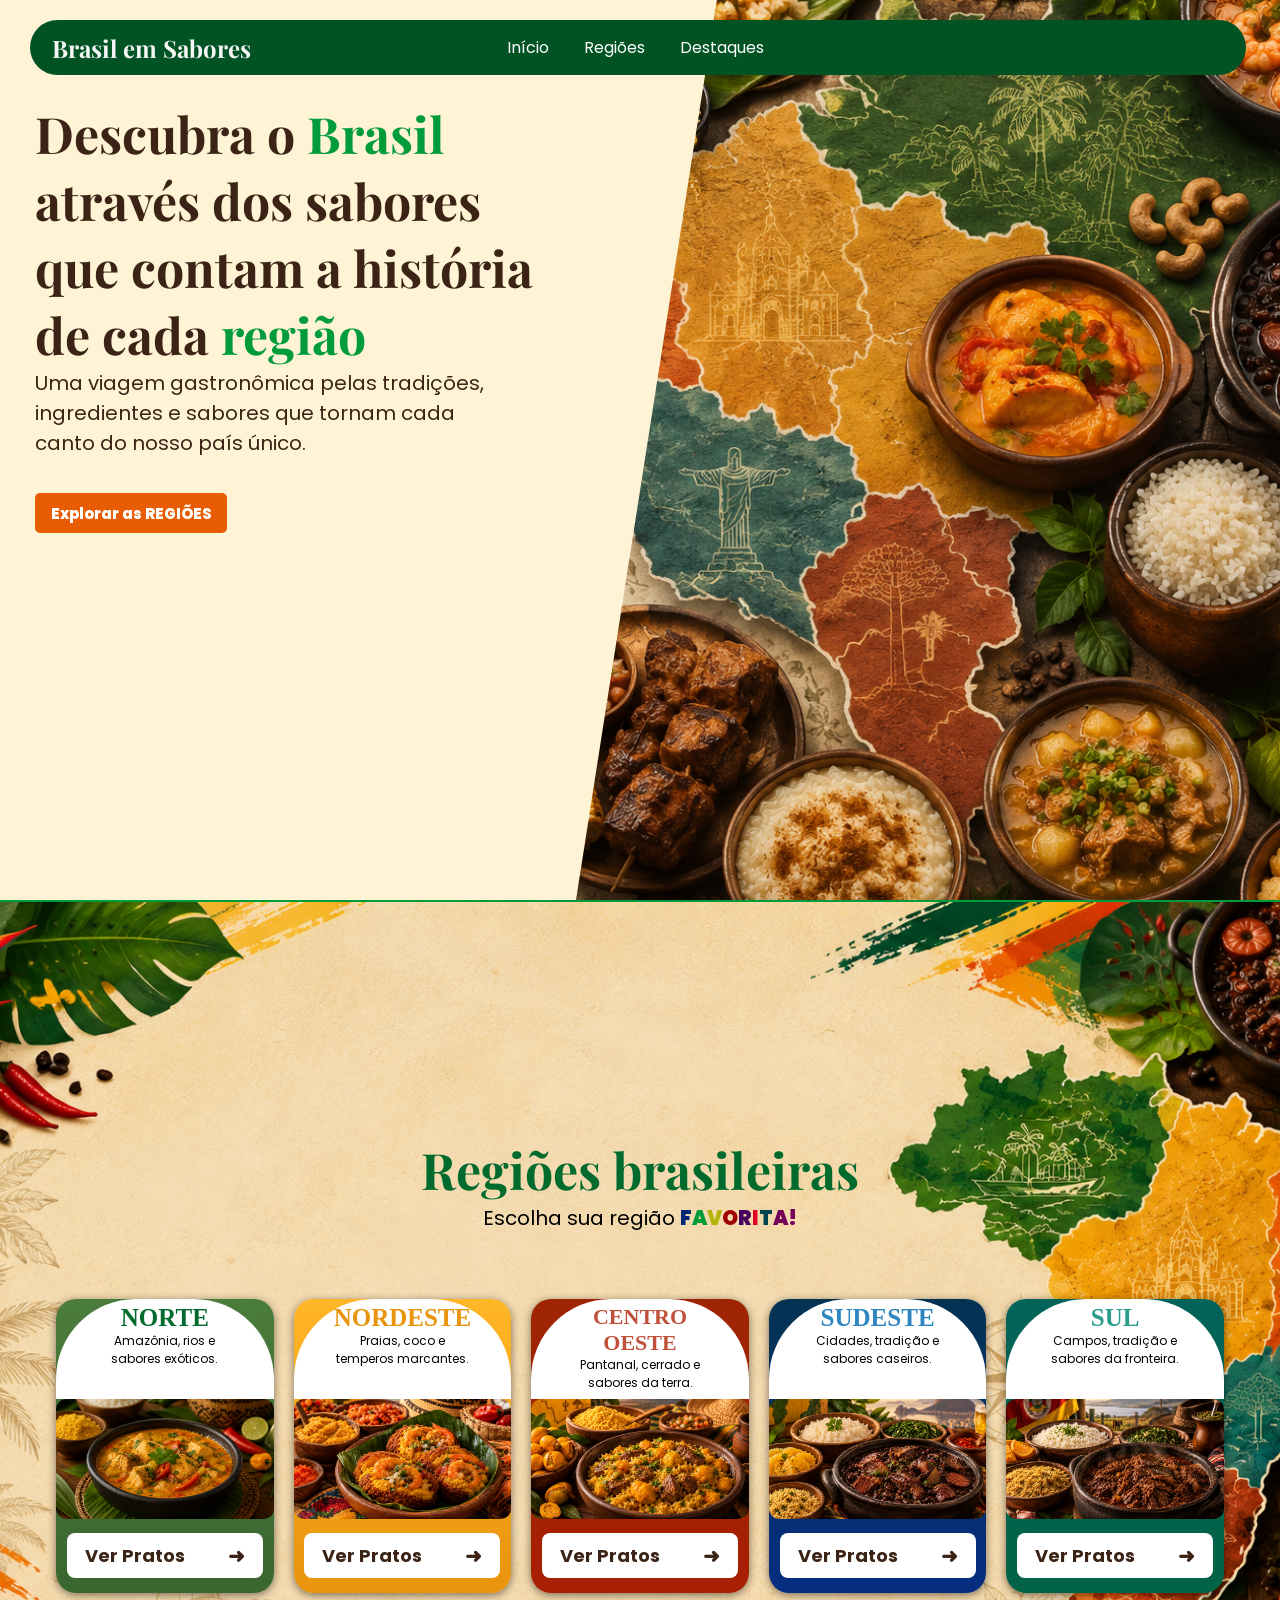
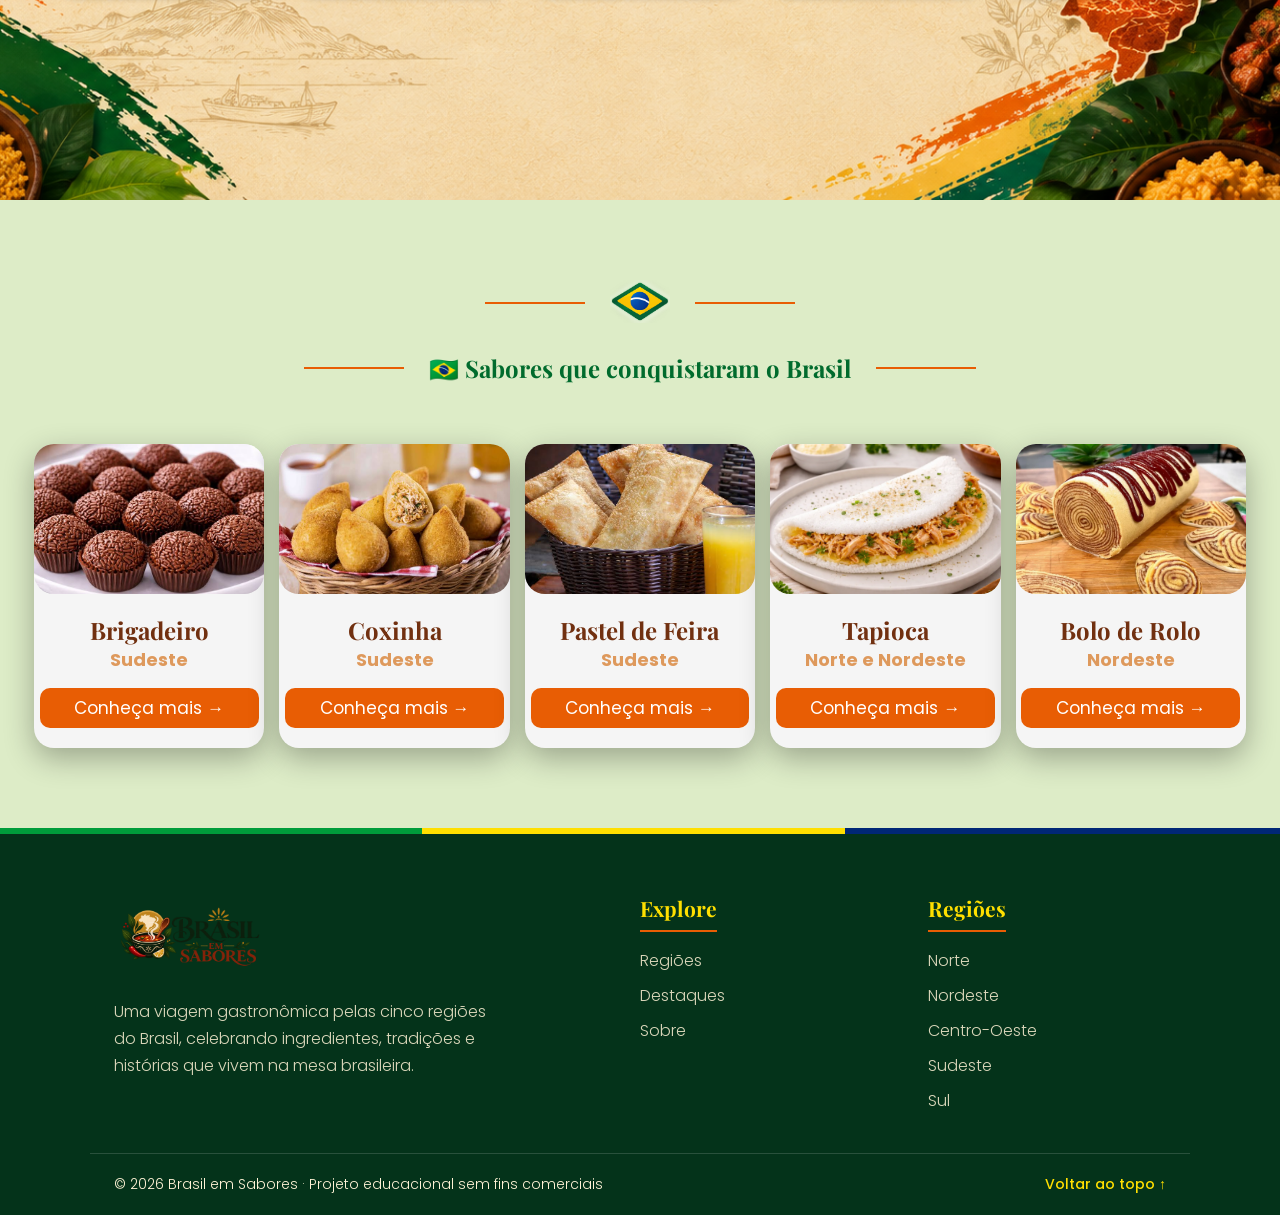
==== commit a47be1ae: "Refactor code structure for improved readability and maintainability" ====
--- a/index.html
+++ b/index.html
@@ -100,7 +100,7 @@
             <div class="card-container-famosas">
             <div class="card-famosas">
                 <div class="cards">
-                    <figure><img src="assets/brigadeiro.webp" alt="Brigadeiro"></figure>
+                    <figure><img src="assets/Brigadeiro.jpg" alt="Brigadeiro"></figure>
                     <h2>Brigadeiro</h2>
                     <h4>Sudeste</h4>
                     <button onclick="abrirModal('modal-brigadeiro')">Conheça mais →</button>
@@ -108,7 +108,7 @@
             </div>
             <div class="card-famosas">
                 <div class="cards">
-                    <figure><img src="assets/coxinha.webp" alt="Coxinha"></figure>
+                    <figure><img src="assets/coxinha.jfif" alt="Coxinha"></figure>
                     <h2>Coxinha</h2>
                     <h4>Sudeste</h4>
                     <button onclick="abrirModal('modal-coxinha')">Conheça mais →</button>
@@ -116,7 +116,7 @@
             </div>
             <div class="card-famosas">
                 <div class="cards">
-                    <figure><img src="assets/pastel.webp" alt="Pastel de Feira"></figure>
+                    <figure><img src="assets/pastel.jfif" alt="Pastel de Feira"></figure>
                     <h2>Pastel de Feira</h2>
                     <h4>Sudeste</h4>
                     <button onclick="abrirModal('modal-pastel')">Conheça mais →</button>
@@ -132,7 +132,7 @@
             </div>
             <div class="card-famosas">
                 <div class="cards">
-                    <figure><img src="assets/bolo-de-rolo.webp" alt="Bolo de Rolo"></figure>
+                    <figure><img src="assets/Bolo-de-rolo.png.png" alt="Bolo de Rolo"></figure>
                     <h2>Bolo de Rolo</h2>
                     <h4>Nordeste</h4>
                     <button onclick="abrirModal('modal-bolo-de-rolo')">Conheça mais →</button>
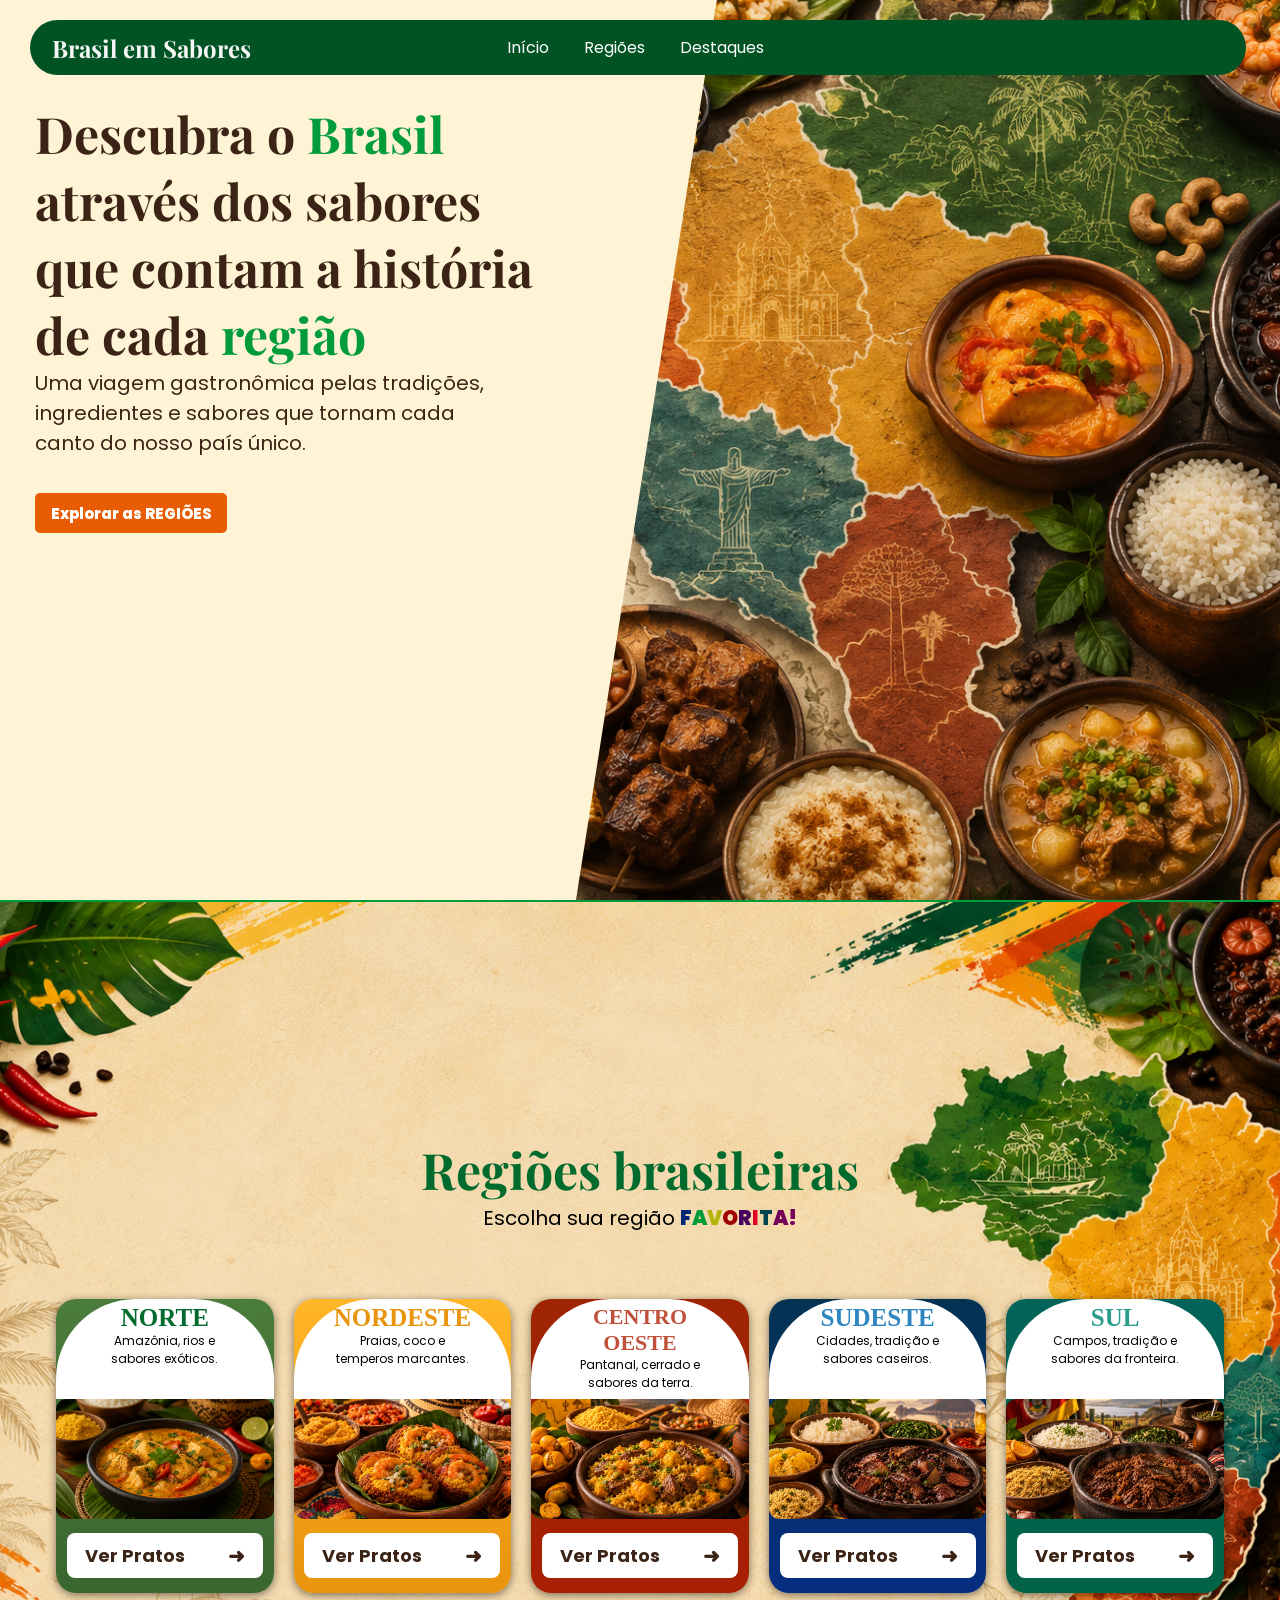
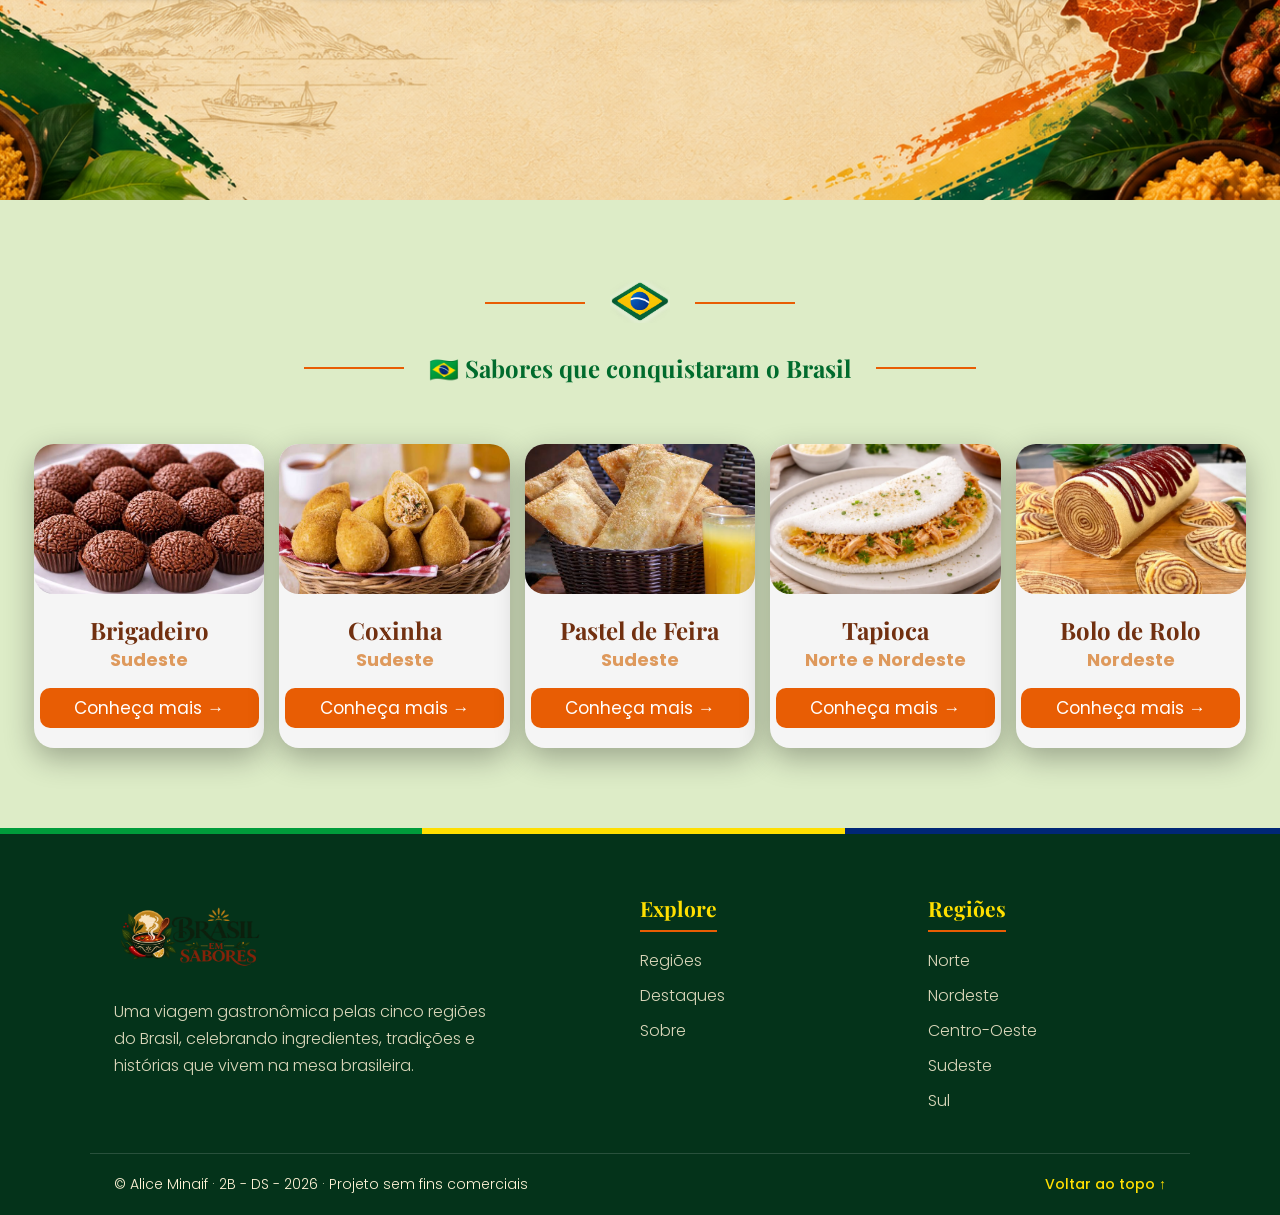
==== commit 8f6c50bd: "style: update footer copyright information for accuracy" ====
--- a/index.html
+++ b/index.html
@@ -165,12 +165,11 @@
             </nav>
         </div>
         <div class="rodape-base">
-            <p>© 2026 Brasil em Sabores · Projeto educacional sem fins comerciais</p>
+            <p>© Alice Minaif · 2B - DS - 2026 · Projeto sem fins comerciais</p>
             <a href="index.html" class="rodape-topo">Voltar ao topo ↑</a>
         </div>
     </footer>
 
-    <!-- MODAIS -->
     <div class="modal" id="modal-brigadeiro">
         <div class="modal-conteudo">
             <button class="fechar" onclick="fecharModal('modal-brigadeiro')" aria-label="Fechar">×</button>
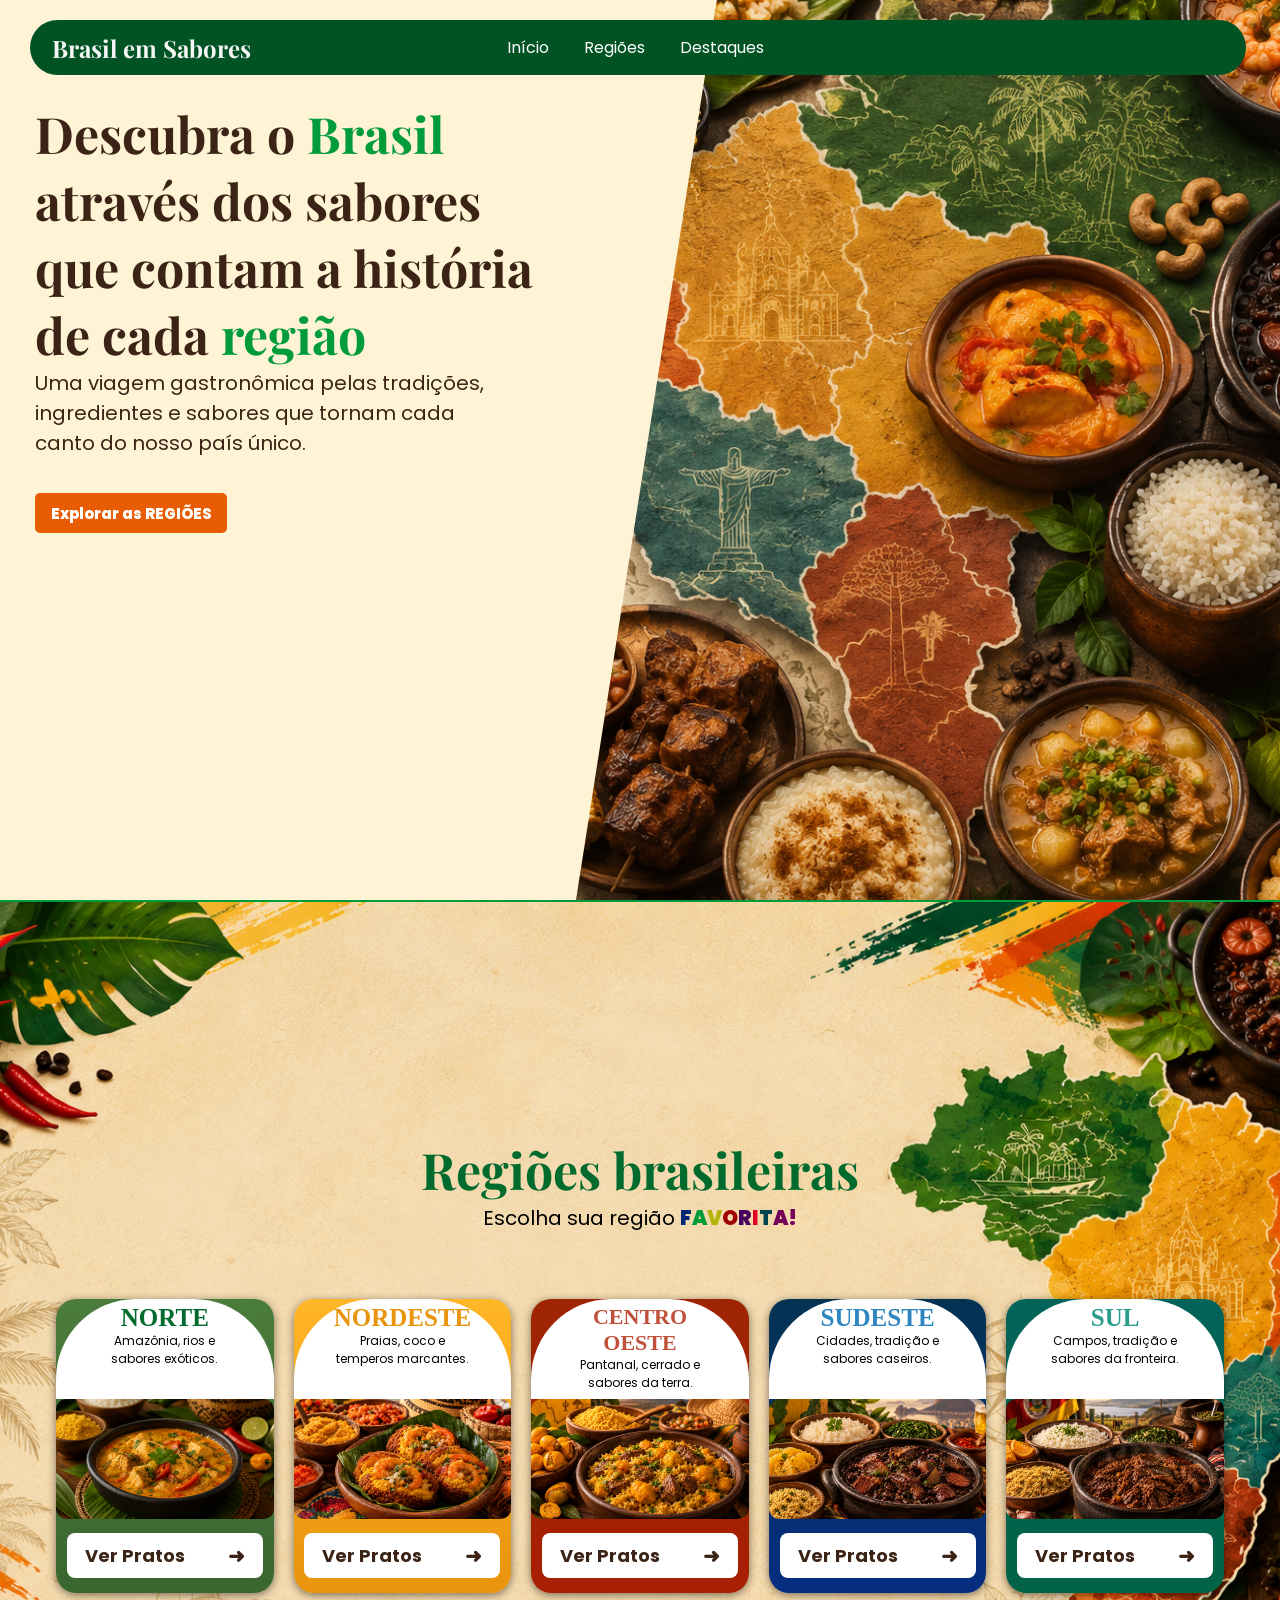
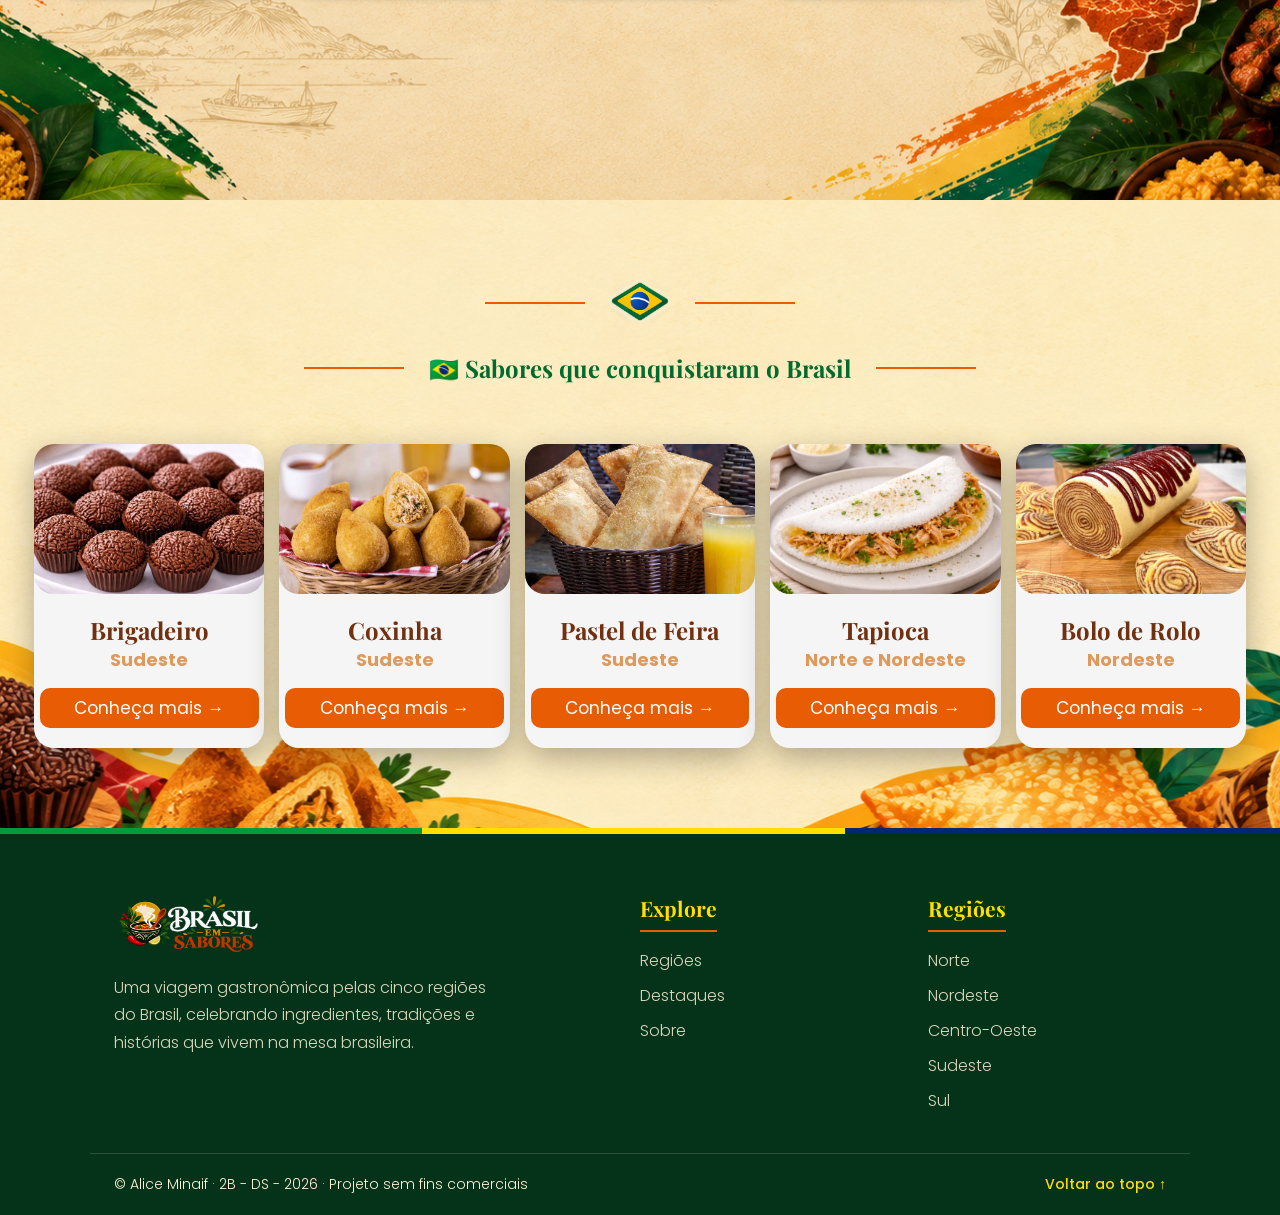
==== commit 006191a2: "style: update logo image in footer for improved branding" ====
--- a/index.html
+++ b/index.html
@@ -146,7 +146,7 @@
         <div class="rodape-faixa"></div>
         <div class="rodape-conteudo">
             <div class="rodape-marca">
-                <figure><img src="assets/logo.png" alt="Logo Brasil em Sabores"></figure>
+                <figure><img src="assets/logo (2).png" alt="Logo Brasil em Sabores"></figure>
                 <p>Uma viagem gastronômica pelas cinco regiões do Brasil, celebrando ingredientes, tradições e histórias que vivem na mesa brasileira.</p>
             </div>
             <nav class="rodape-coluna">
--- a/css/style.css
+++ b/css/style.css
@@ -373,7 +373,11 @@
     width: 100%;
     height: auto;
     padding-bottom: 80px;
-    background-color: var(--verde-claro);
+    background-color: #f4daae;
+    background-image: url(../assets/fundo_famosas.png);
+    background-size: cover;
+    background-position: center;
+    background-repeat: no-repeat;
 }
 
 .titulo {
